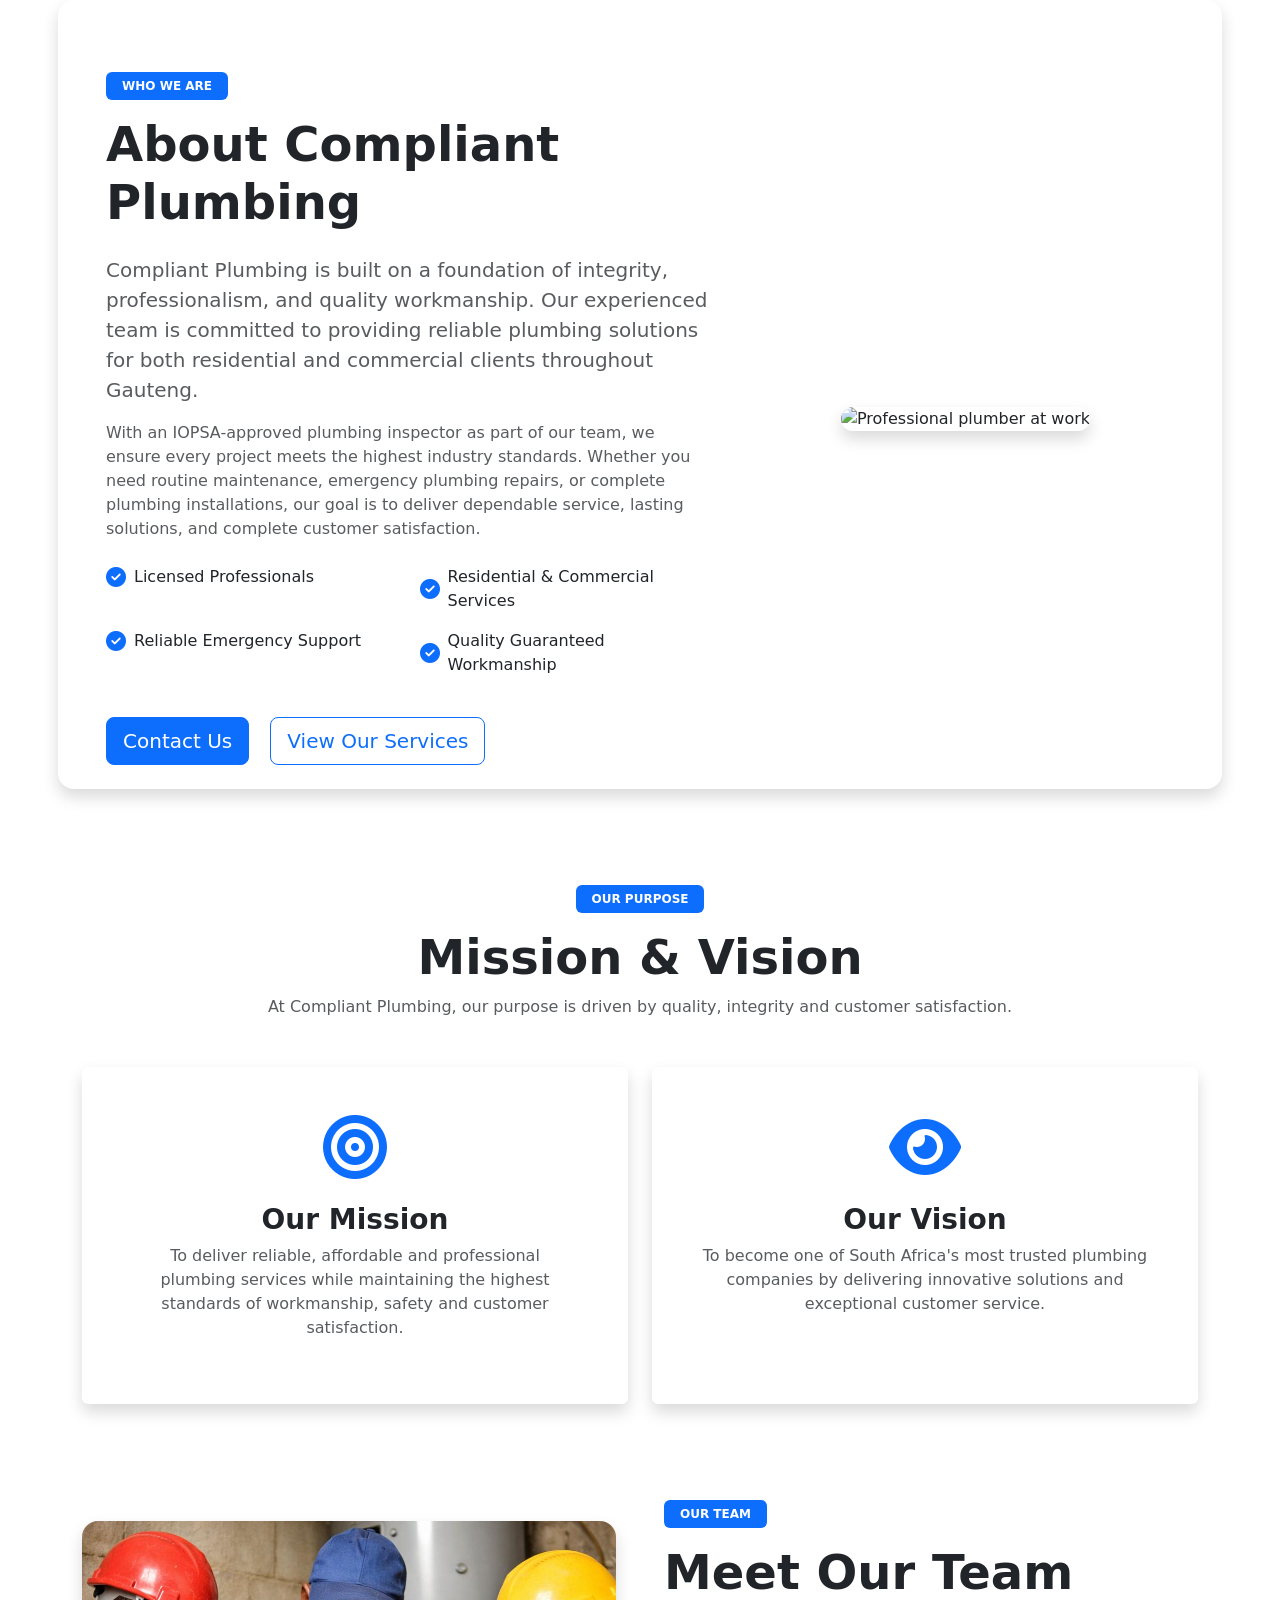
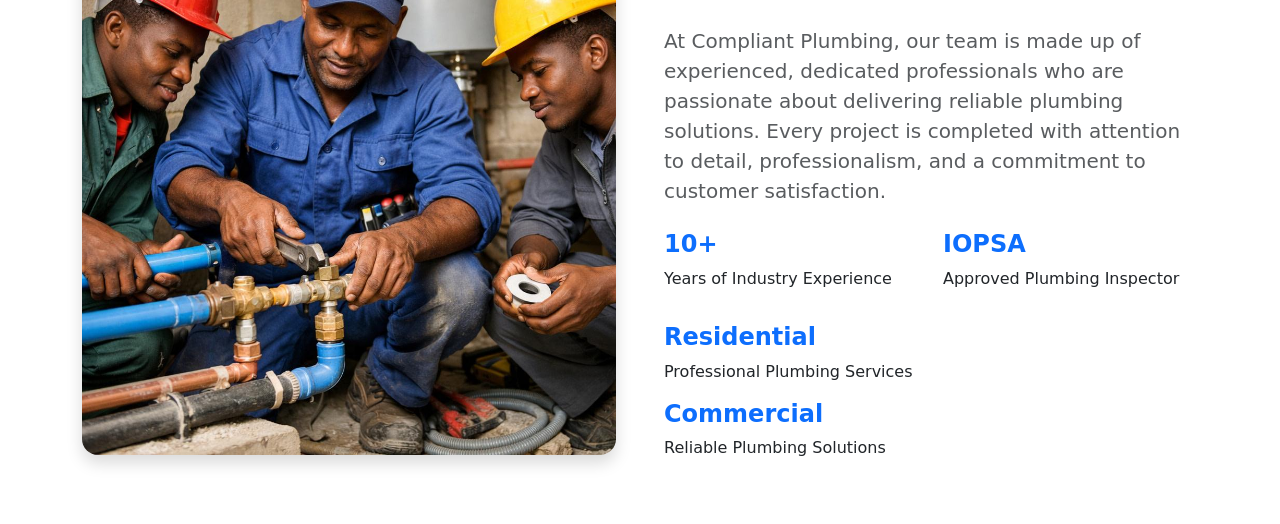
==== about.html @ 932fc8d6 "Add Meet Our Team section and styling" ====
<!doctype html>
<html lang="en">
  <head>
    <meta charset="utf-8">
    <meta name="viewport" content="width=device-width, initial-scale=1">
    <title>Bootstrap demo</title>
    <link href="https://cdn.jsdelivr.net/npm/bootstrap@5.3.8/dist/css/bootstrap.min.css" rel="stylesheet" integrity="sha384-sRIl4kxILFvY47J16cr9ZwB07vP4J8+LH7qKQnuqkuIAvNWLzeN8tE5YBujZqJLB" crossorigin="anonymous">
    <link rel="stylesheet" href="https://cdnjs.cloudflare.com/ajax/libs/font-awesome/6.7.2/css/all.min.css">
    </head>
  <body>
     <!-- Asisipho Mjoli -->

     <!-- About Us Section -->
<section class="about-section py-5">
    <div class="container">

        <div class="row align-items-center g-5 about-card shadow rounded-4 p-4">
            <!-- About Content -->
            <div class="col-lg-7">
                <span class="badge bg-primary px-3 py-2 mb-3">
                    WHO WE ARE
                </span>
                <h2 class="display-5 fw-bold mb-4">
                    About Compliant Plumbing
                </h2>
                <p class="lead text-muted">
                    Compliant Plumbing is built on a foundation of integrity,
                    professionalism, and quality workmanship. Our experienced
                    team is committed to providing reliable plumbing solutions
                    for both residential and commercial clients throughout
                    Gauteng.
                </p>
                <p class="text-muted">
                    With an IOPSA-approved plumbing inspector as part of our
                    team, we ensure every project meets the highest industry
                    standards. Whether you need routine maintenance, emergency
                    plumbing repairs, or complete plumbing installations, our
                    goal is to deliver dependable service, lasting solutions,
                    and complete customer satisfaction.
                </p>

                <!-- Features -->
                <div class="row mt-4">
                    <div class="col-md-6 mb-3">
                        <div class="d-flex align-items-center">
                            <i class="fa-solid fa-circle-check text-primary fs-5 me-2"></i>
                            <span>Licensed Professionals</span>
                        </div>
                    </div>

                    <div class="col-md-6 mb-3">
                        <div class="d-flex align-items-center">
                            <i class="fa-solid fa-circle-check text-primary fs-5 me-2"></i>
                            <span>Residential & Commercial Services</span>
                        </div>
                    </div>

                    <div class="col-md-6 mb-3">
                        <div class="d-flex align-items-center">
                            <i class="fa-solid fa-circle-check text-primary fs-5 me-2"></i>
                            <span>Reliable Emergency Support</span>
                        </div>
                    </div>

                    <div class="col-md-6 mb-3">
                        <div class="d-flex align-items-center">
                            <i class="fa-solid fa-circle-check text-primary fs-5 me-2"></i>
                            <span>Quality Guaranteed Workmanship</span>
                        </div>
                    </div>
                </div>

                <!-- Buttons -->
                <div class="mt-4">
                    <a href="contact.html" class="btn btn-primary btn-lg me-3">
                        Contact Us
                    </a>
                    <a href="service.html" class="btn btn-outline-primary btn-lg">
                        View Our Services
                    </a>
                </div>
            </div>

            <!-- Image -->
            <div class="col-lg-5 text-center">

                <img src="images/about-plumber.jpg"
                     alt="Professional plumber at work"
                     class="img-fluid rounded-4 shadow">

            </div>
        </div>
    </div>
</section>

<!-- Mission & Vision Section -->
<section class="mission-section py-5">
    <div class="container">
        <div class="text-center mb-5">
            <span class="badge bg-primary px-3 py-2">
                OUR PURPOSE
            </span>
            <h2 class="display-5 fw-bold mt-3">
                Mission & Vision
            </h2>
            <p class="text-muted">
                At Compliant Plumbing, our purpose is driven by quality,
                integrity and customer satisfaction.
            </p>
        </div>
        <div class="row g-4">
            <div class="col-lg-6">
                <div class="card border-0 shadow h-100 mission-card">
                    <div class="card-body text-center p-5">
                        <i class="fa-solid fa-bullseye display-3 text-primary mb-4"></i>
                        <h3 class="fw-bold">
                            Our Mission
                        </h3>
                        <p class="text-muted">
                            To deliver reliable, affordable and professional
                            plumbing services while maintaining the highest
                            standards of workmanship, safety and customer
                            satisfaction.
                        </p>
                    </div>
                </div>
            </div>
            <div class="col-lg-6">
                <div class="card border-0 shadow h-100 mission-card">
                    <div class="card-body text-center p-5">
                        <i class="fa-solid fa-eye display-3 text-primary mb-4"></i>
                        <h3 class="fw-bold">
                            Our Vision
                        </h3>
                        <p class="text-muted">
                            To become one of South Africa's most trusted
                            plumbing companies by delivering innovative
                            solutions and exceptional customer service.
                        </p>
                    </div>
                </div>
            </div>
        </div>
    </div>
</section>
<!-- ================= Meet Our Team ================= -->

<section class="team-section py-5">
    <div class="container">
        <div class="row align-items-center g-5">

            <!-- Image -->
            <div class="col-lg-6">
                <img src="Images/plumbing-team.jpg"
                     class="img-fluid rounded-4 shadow"
                     alt="Compliant Plumbing Team">
            </div>

            <!-- Content -->
            <div class="col-lg-6">
                <span class="badge bg-primary px-3 py-2 mb-3">
                    OUR TEAM
                </span>
                <h2 class="display-5 fw-bold mb-4">
                    Meet Our Team
                </h2>
                <p class="lead text-muted">
                    At Compliant Plumbing, our team is made up of experienced,
                    dedicated professionals who are passionate about delivering
                    reliable plumbing solutions. Every project is completed with
                    attention to detail, professionalism, and a commitment to
                    customer satisfaction.
                </p>
                <div class="row mt-4">
                    <div class="col-6 mb-3">
                        <h4 class="fw-bold text-primary">
                            10+
                        </h4>
                        <p>Years of Industry Experience</p>
                    </div>
                    <div class="col-6 mb-3">
                        <h4 class="fw-bold text-primary">
                            IOPSA
                        </h4>
                        <p>Approved Plumbing Inspector</p>
                    </div>
                    <div class="col-6">
                        <h4 class="fw-bold text-primary">
                            Residential
                        </h4>
                        <p>Professional Plumbing Services</p>
                    </div
                    <div class="col-6">
                        <h4 class="fw-bold text-primary">
                            Commercial
                        </h4>
                        <p>Reliable Plumbing Solutions</p>
                    </div>
                </div>
            </div>
        </div>
    </div>
</section>

    <script src="https://cdn.jsdelivr.net/npm/bootstrap@5.3.8/dist/js/bootstrap.bundle.min.js" integrity="sha384-FKyoEForCGlyvwx9Hj09JcYn3nv7wiPVlz7YYwJrWVcXK/BmnVDxM+D2scQbITxI" crossorigin="anonymous"></script>
  </body>
</html>
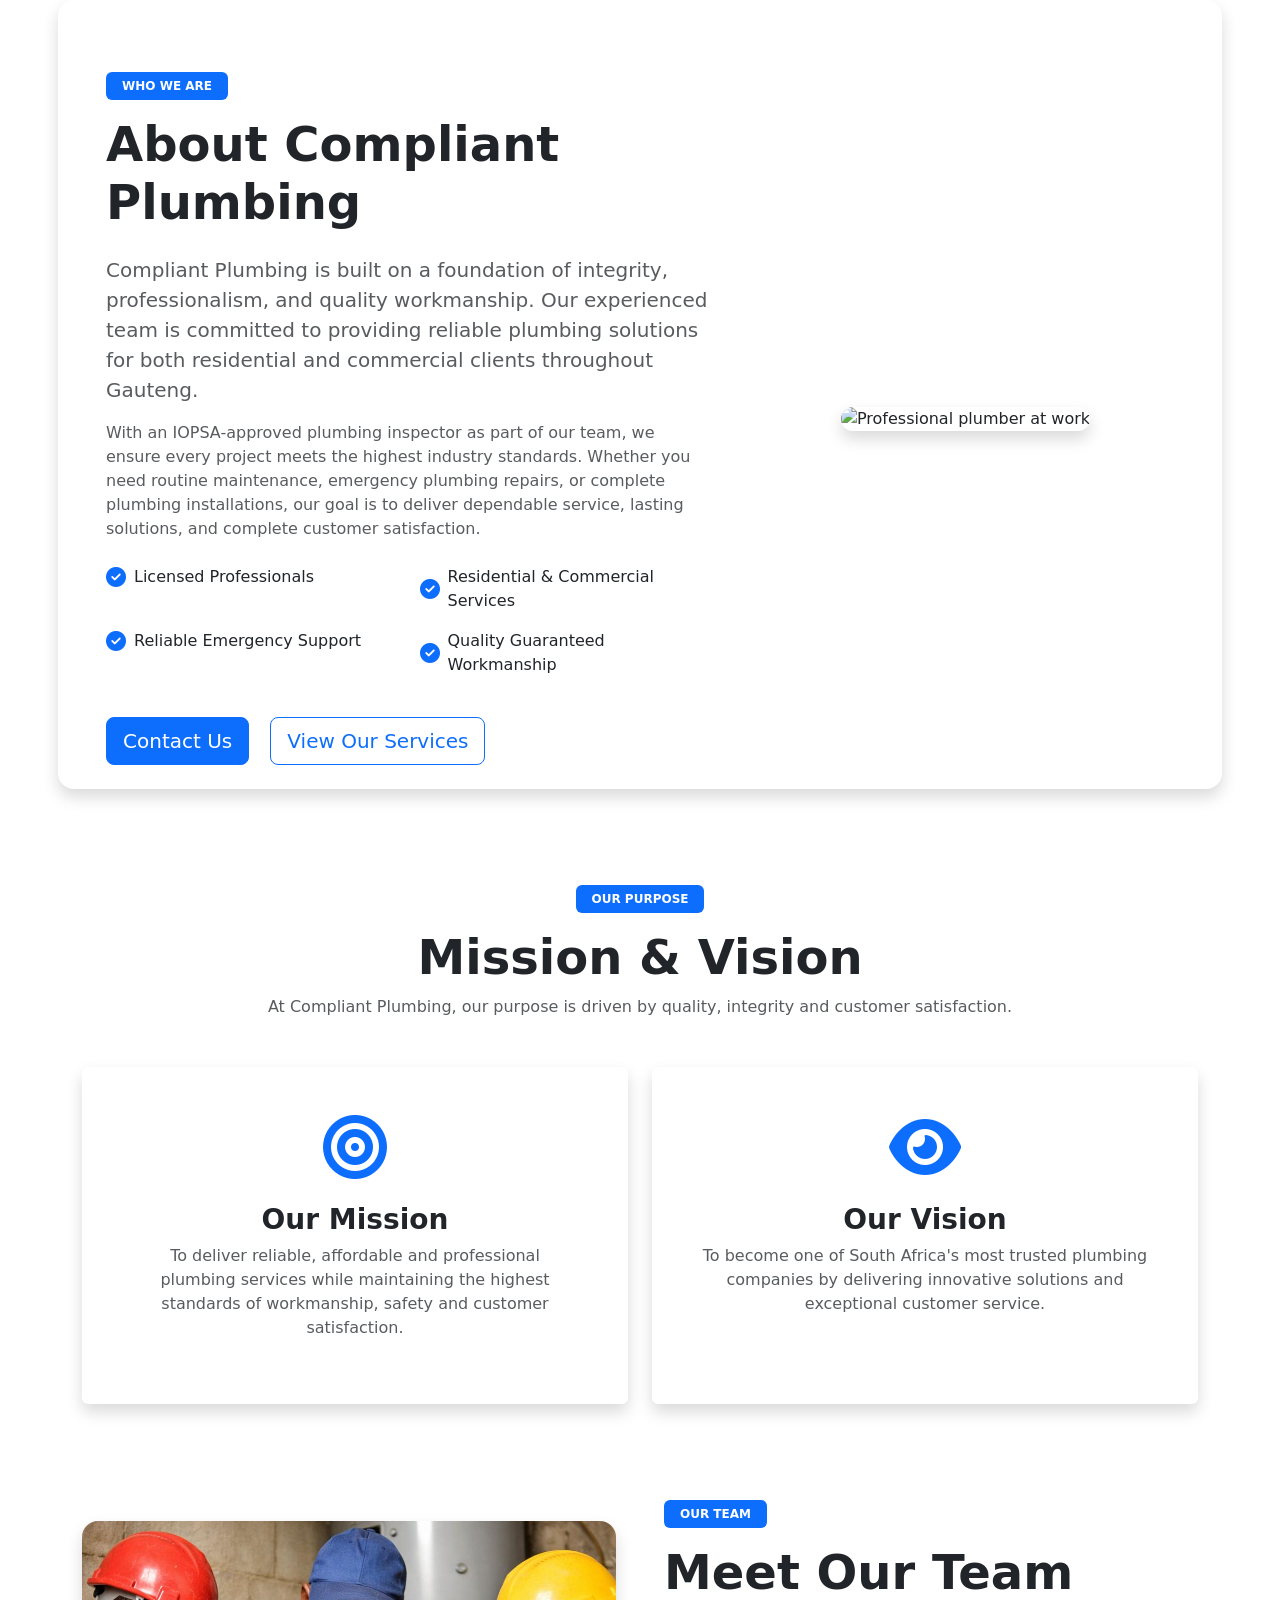
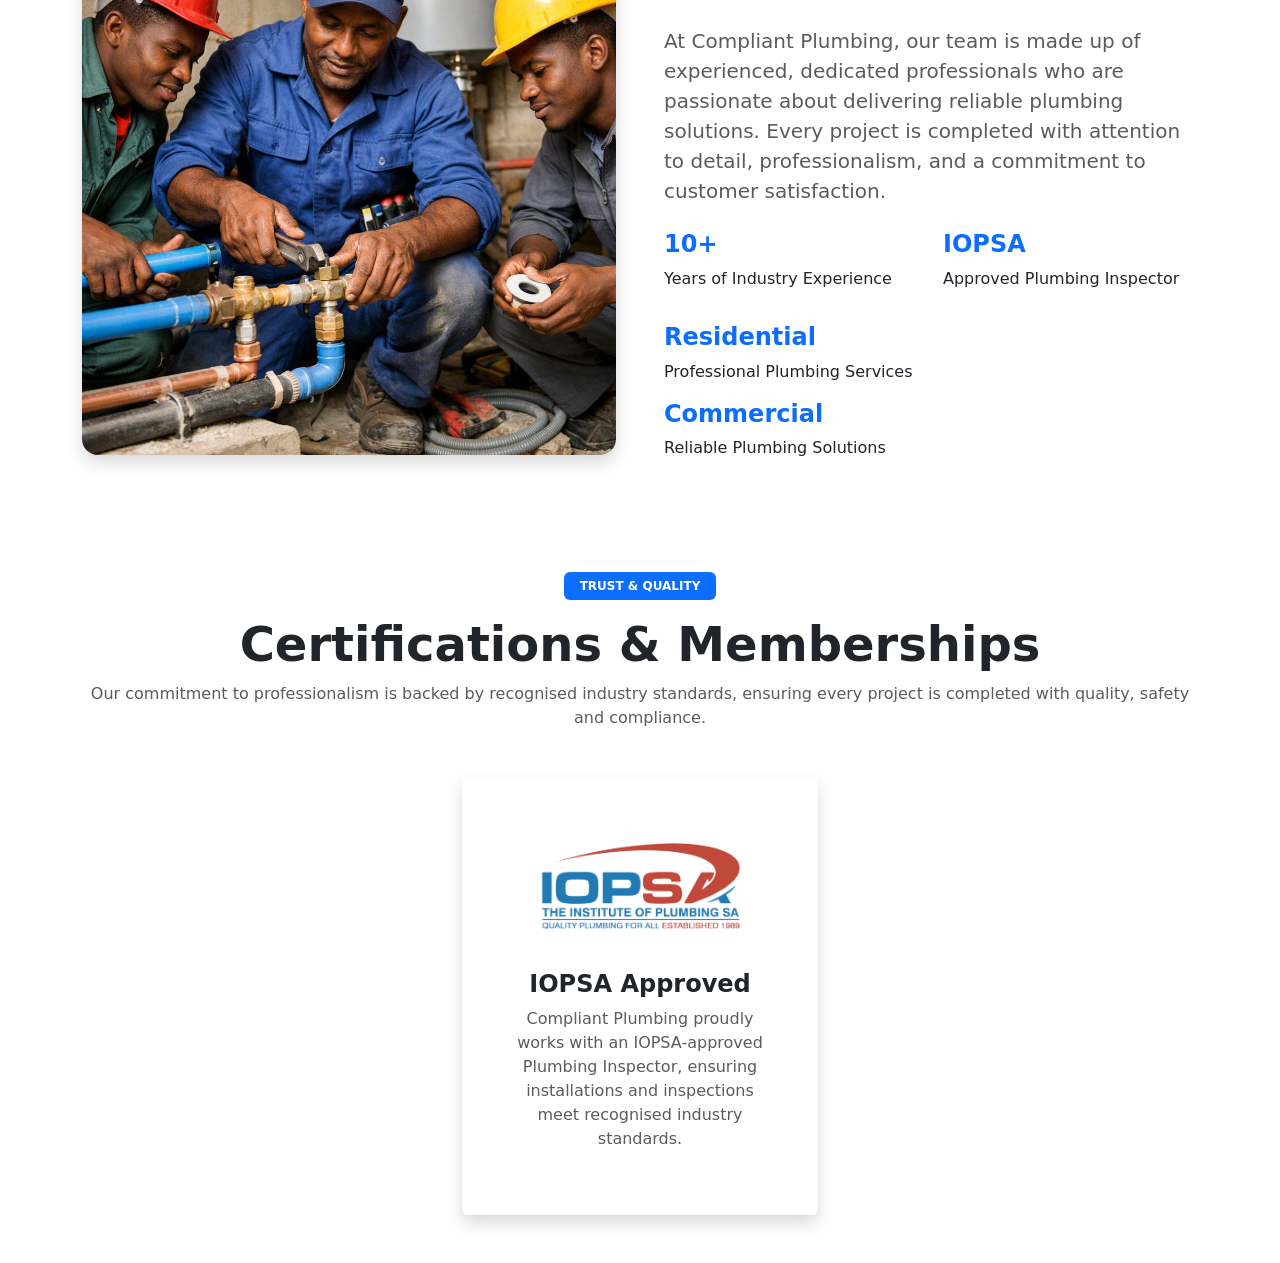
==== commit 4de41851: "Add Certifications and Memberships section" ====
--- a/about.html
+++ b/about.html
@@ -202,6 +202,47 @@
     </div>
 </section>
 
+<!-- ================= Certifications & Memberships ================= -->
+
+<section class="certifications-section py-5">
+    <div class="container">
+        <div class="text-center mb-5">
+            <span class="badge bg-primary px-3 py-2">
+                TRUST & QUALITY
+            </span>
+            <h2 class="display-5 fw-bold mt-3">
+                Certifications & Memberships
+            </h2>
+            <p class="text-muted">
+                Our commitment to professionalism is backed by recognised
+                industry standards, ensuring every project is completed with
+                quality, safety and compliance.
+            </p>
+        </div>
+        <div class="row justify-content-center g-4">
+            <div class="col-md-6 col-lg-4">
+                <div class="card border-0 shadow text-center h-100 certification-card">
+                    <div class="card-body p-5">
+                        <img src="Images/IOPSA.png"
+                             class="img-fluid mb-4"
+                             alt="IOPSA Logo"
+                             style="max-height:120px;">
+                        <h4 class="fw-bold">
+                            IOPSA Approved
+                        </h4>
+                        <p class="text-muted">
+                            Compliant Plumbing proudly works with an
+                            IOPSA-approved Plumbing Inspector, ensuring
+                            installations and inspections meet recognised
+                            industry standards.
+                        </p>
+                    </div>
+                </div>
+            </div>
+        </div>
+    </div>
+</section>
+
     <script src="https://cdn.jsdelivr.net/npm/bootstrap@5.3.8/dist/js/bootstrap.bundle.min.js" integrity="sha384-FKyoEForCGlyvwx9Hj09JcYn3nv7wiPVlz7YYwJrWVcXK/BmnVDxM+D2scQbITxI" crossorigin="anonymous"></script>
   </body>
 </html>
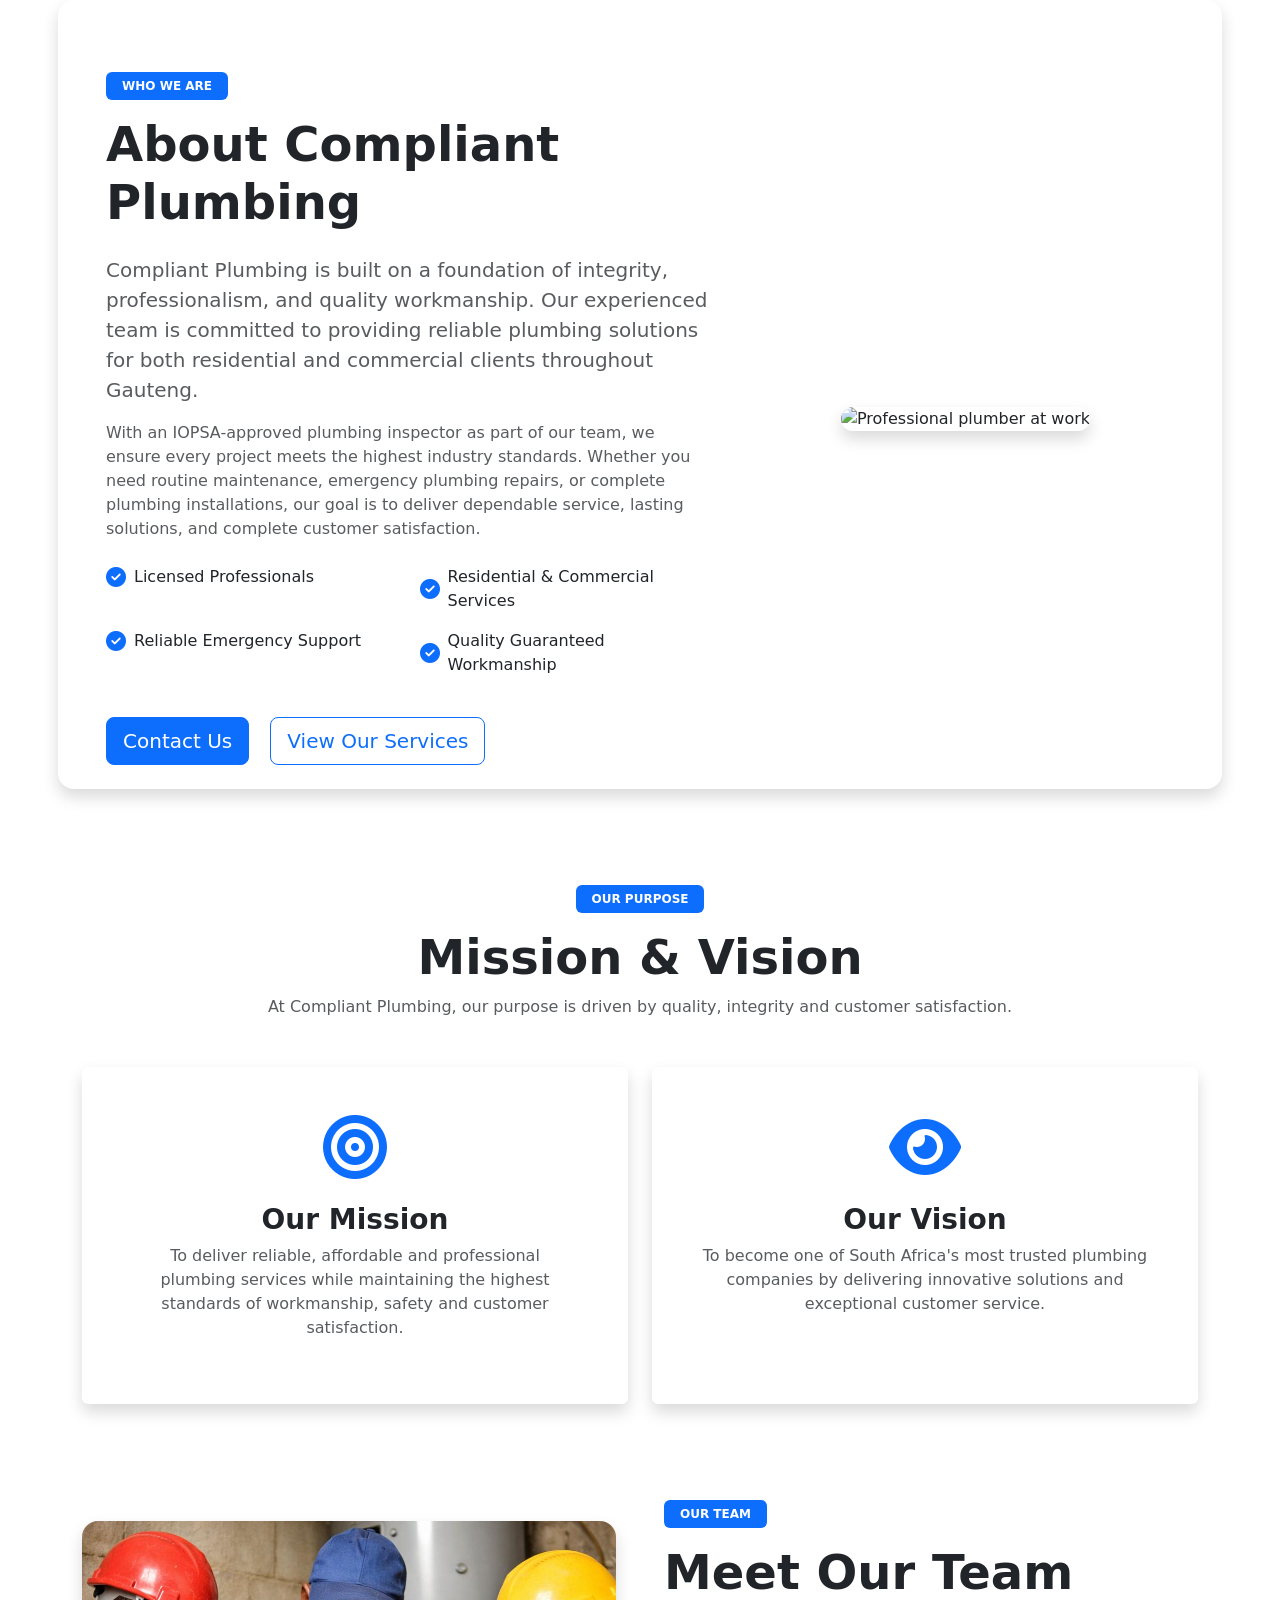
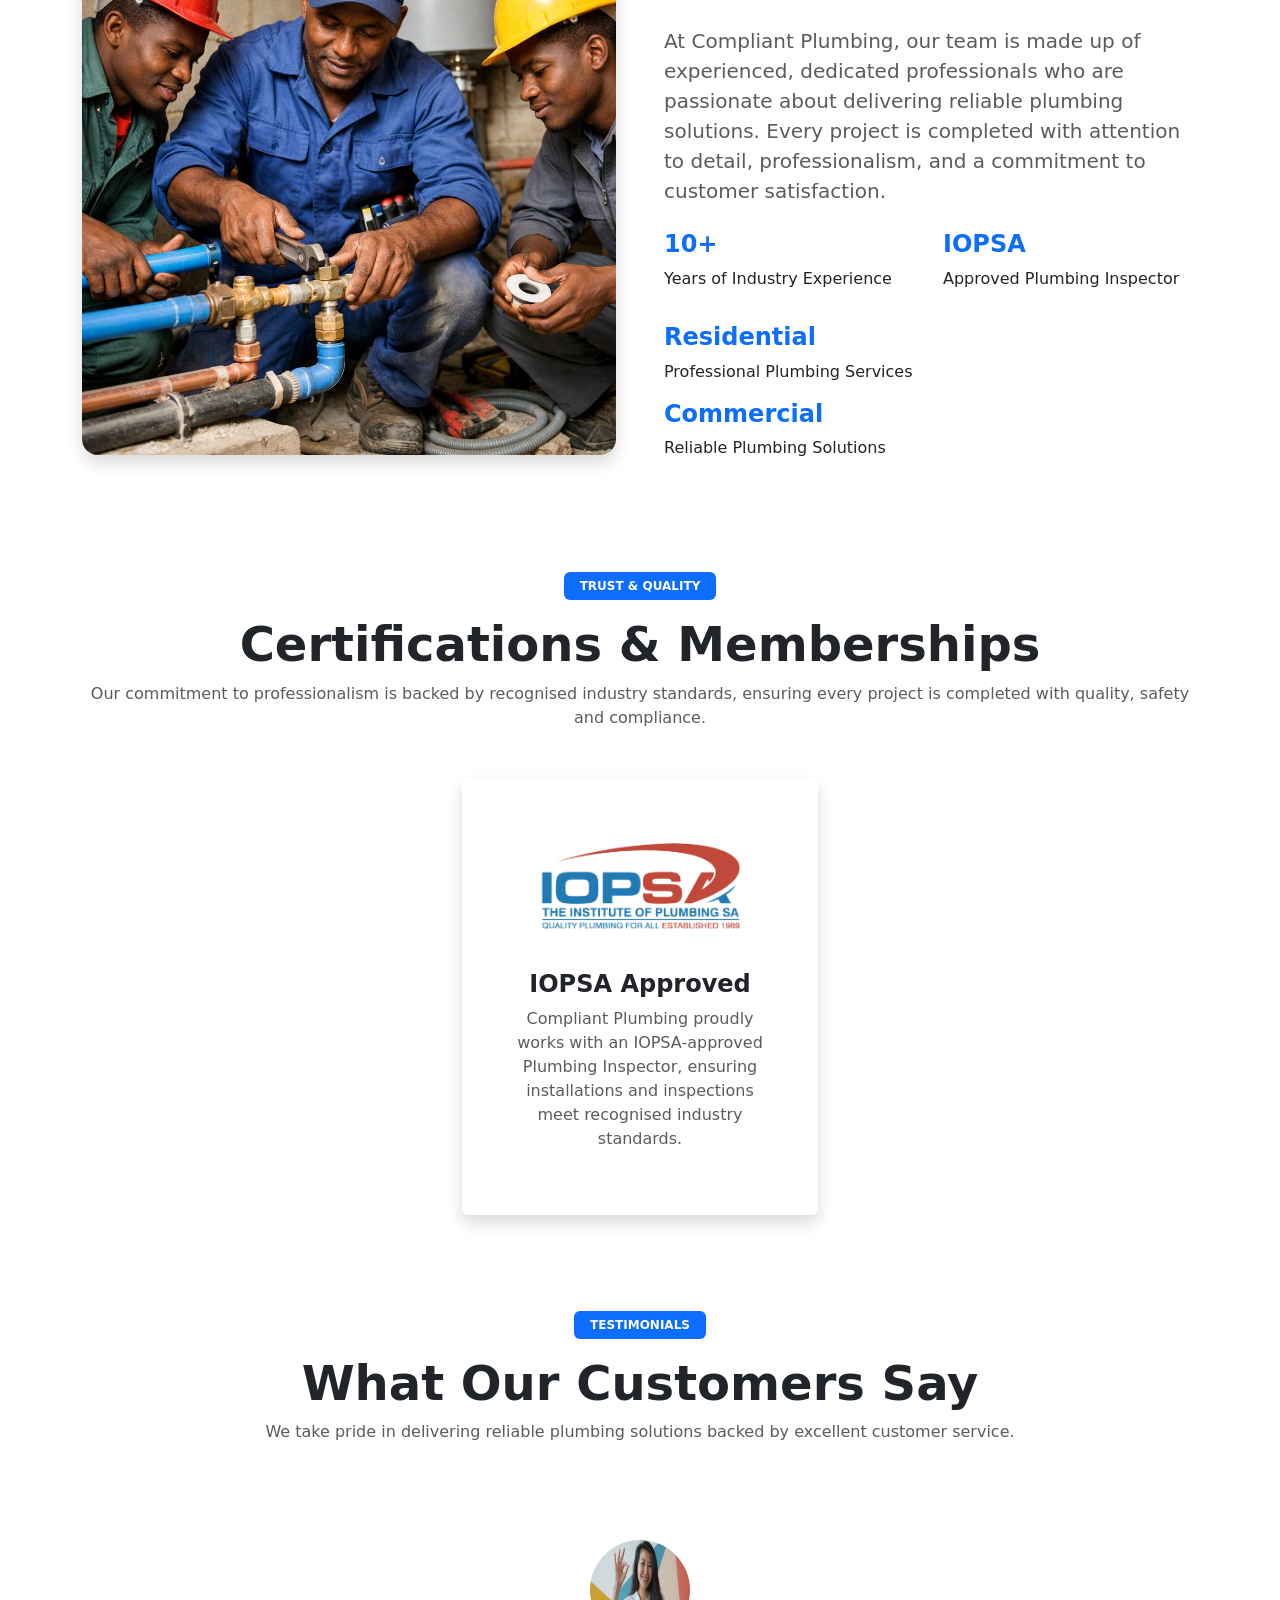
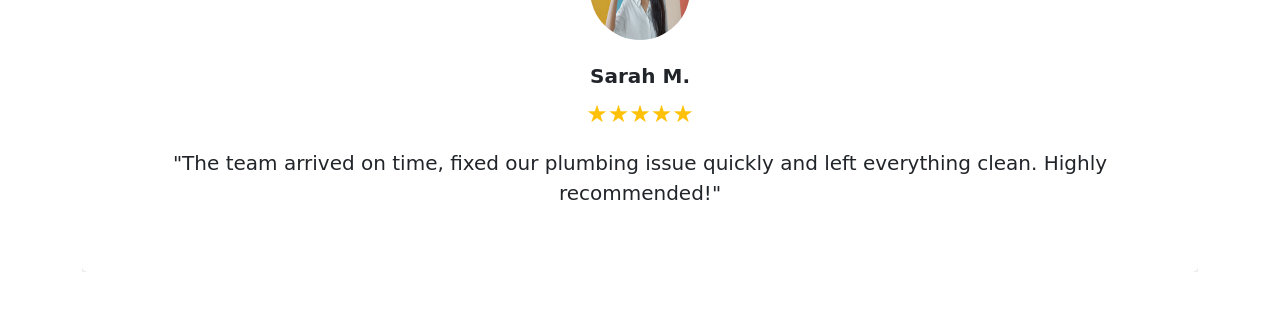
==== commit f4556af1: "Add customer testimonials section" ====
--- a/about.html
+++ b/about.html
@@ -243,6 +243,155 @@
     </div>
 </section>
 
+<!-- ================= Customer Testimonials ================= -->
+
+<section class="testimonial-section py-5">
+
+    <div class="container">
+
+        <div class="text-center mb-5">
+
+            <span class="badge bg-primary px-3 py-2">
+                TESTIMONIALS
+            </span>
+
+            <h2 class="display-5 fw-bold mt-3">
+                What Our Customers Say
+            </h2>
+
+            <p class="text-muted">
+                We take pride in delivering reliable plumbing solutions
+                backed by excellent customer service.
+            </p>
+
+        </div>
+
+        <div id="testimonialCarousel"
+             class="carousel slide"
+             data-bs-ride="carousel">
+
+            <div class="carousel-inner">
+
+                <!-- Testimonial 1 -->
+
+                <div class="carousel-item active">
+
+                    <div class="card border-0 shadow text-center p-5">
+
+                        <img src="Images/customer1.jpg"
+                             class="rounded-circle mx-auto mb-4"
+                             width="100"
+                             height="100"
+                             alt="Customer">
+
+                        <h5 class="fw-bold">
+                            Sarah M.
+                        </h5>
+
+                        <p class="text-warning fs-4">
+                            ★★★★★
+                        </p>
+
+                        <p class="lead">
+                            "The team arrived on time, fixed our plumbing
+                            issue quickly and left everything clean.
+                            Highly recommended!"
+                        </p>
+
+                    </div>
+
+                </div>
+
+                <!-- Testimonial 2 -->
+
+                <div class="carousel-item">
+
+                    <div class="card border-0 shadow text-center p-5">
+
+                        <img src="Images/customer2.jpg"
+                             class="rounded-circle mx-auto mb-4"
+                             width="100"
+                             height="100"
+                             alt="Customer">
+
+                        <h5 class="fw-bold">
+                            Michael D.
+                        </h5>
+
+                        <p class="text-warning fs-4">
+                            ★★★★★
+                        </p>
+
+                        <p class="lead">
+                            "Professional workmanship and excellent
+                            communication from start to finish.
+                            I would definitely use them again."
+                        </p>
+
+                    </div>
+
+                </div>
+
+                <!-- Testimonial 3 -->
+
+                <div class="carousel-item">
+
+                    <div class="card border-0 shadow text-center p-5">
+
+                        <img src="Images/customer3.jpg"
+                             class="rounded-circle mx-auto mb-4"
+                             width="100"
+                             height="100"
+                             alt="Customer">
+
+                        <h5 class="fw-bold">
+                            Amanda K.
+                        </h5>
+
+                        <p class="text-warning fs-4">
+                            ★★★★★
+                        </p>
+
+                        <p class="lead">
+                            "Excellent customer service and quality
+                            plumbing solutions. The entire process
+                            was smooth and stress-free."
+                        </p>
+
+                    </div>
+
+                </div>
+
+            </div>
+
+            <!-- Previous -->
+
+            <button class="carousel-control-prev"
+                    type="button"
+                    data-bs-target="#testimonialCarousel"
+                    data-bs-slide="prev">
+
+                <span class="carousel-control-prev-icon"></span>
+
+            </button>
+
+            <!-- Next -->
+
+            <button class="carousel-control-next"
+                    type="button"
+                    data-bs-target="#testimonialCarousel"
+                    data-bs-slide="next">
+
+                <span class="carousel-control-next-icon"></span>
+
+            </button>
+
+        </div>
+
+    </div>
+
+</section>
+
     <script src="https://cdn.jsdelivr.net/npm/bootstrap@5.3.8/dist/js/bootstrap.bundle.min.js" integrity="sha384-FKyoEForCGlyvwx9Hj09JcYn3nv7wiPVlz7YYwJrWVcXK/BmnVDxM+D2scQbITxI" crossorigin="anonymous"></script>
   </body>
 </html>
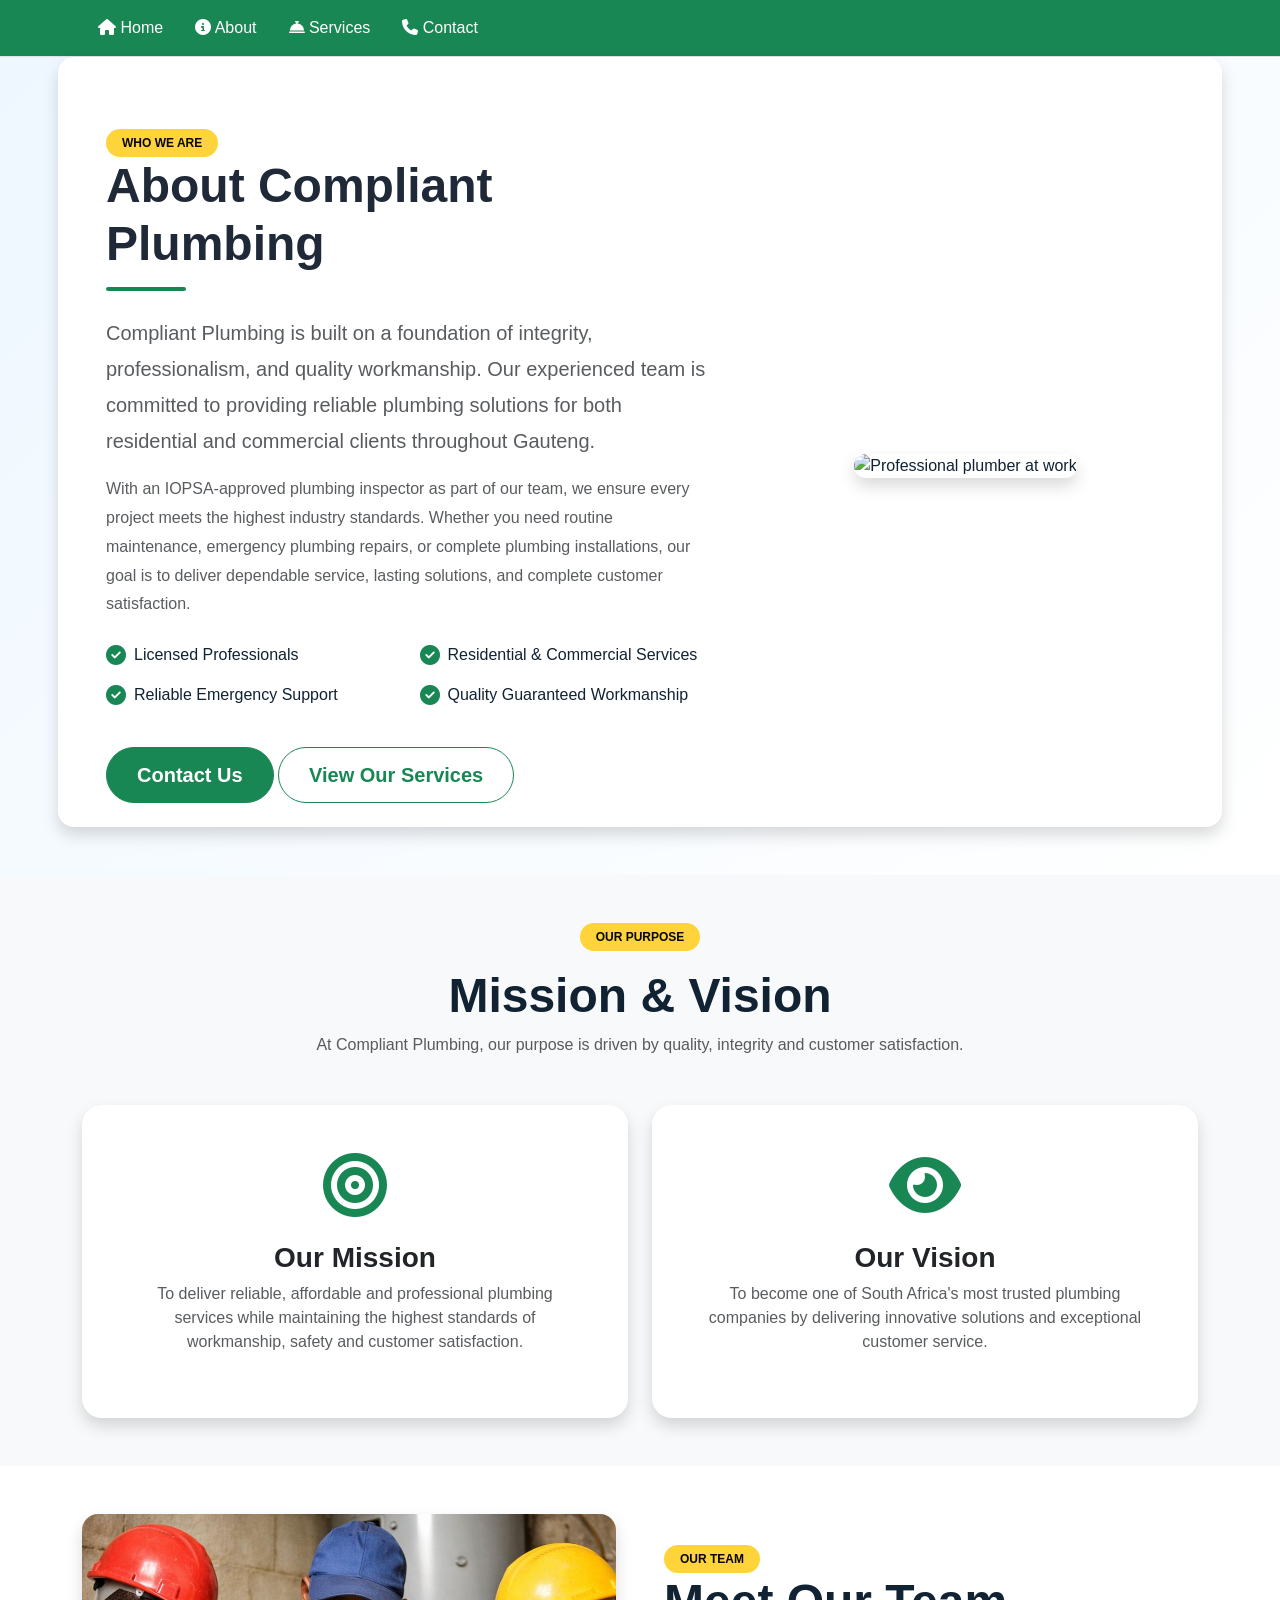
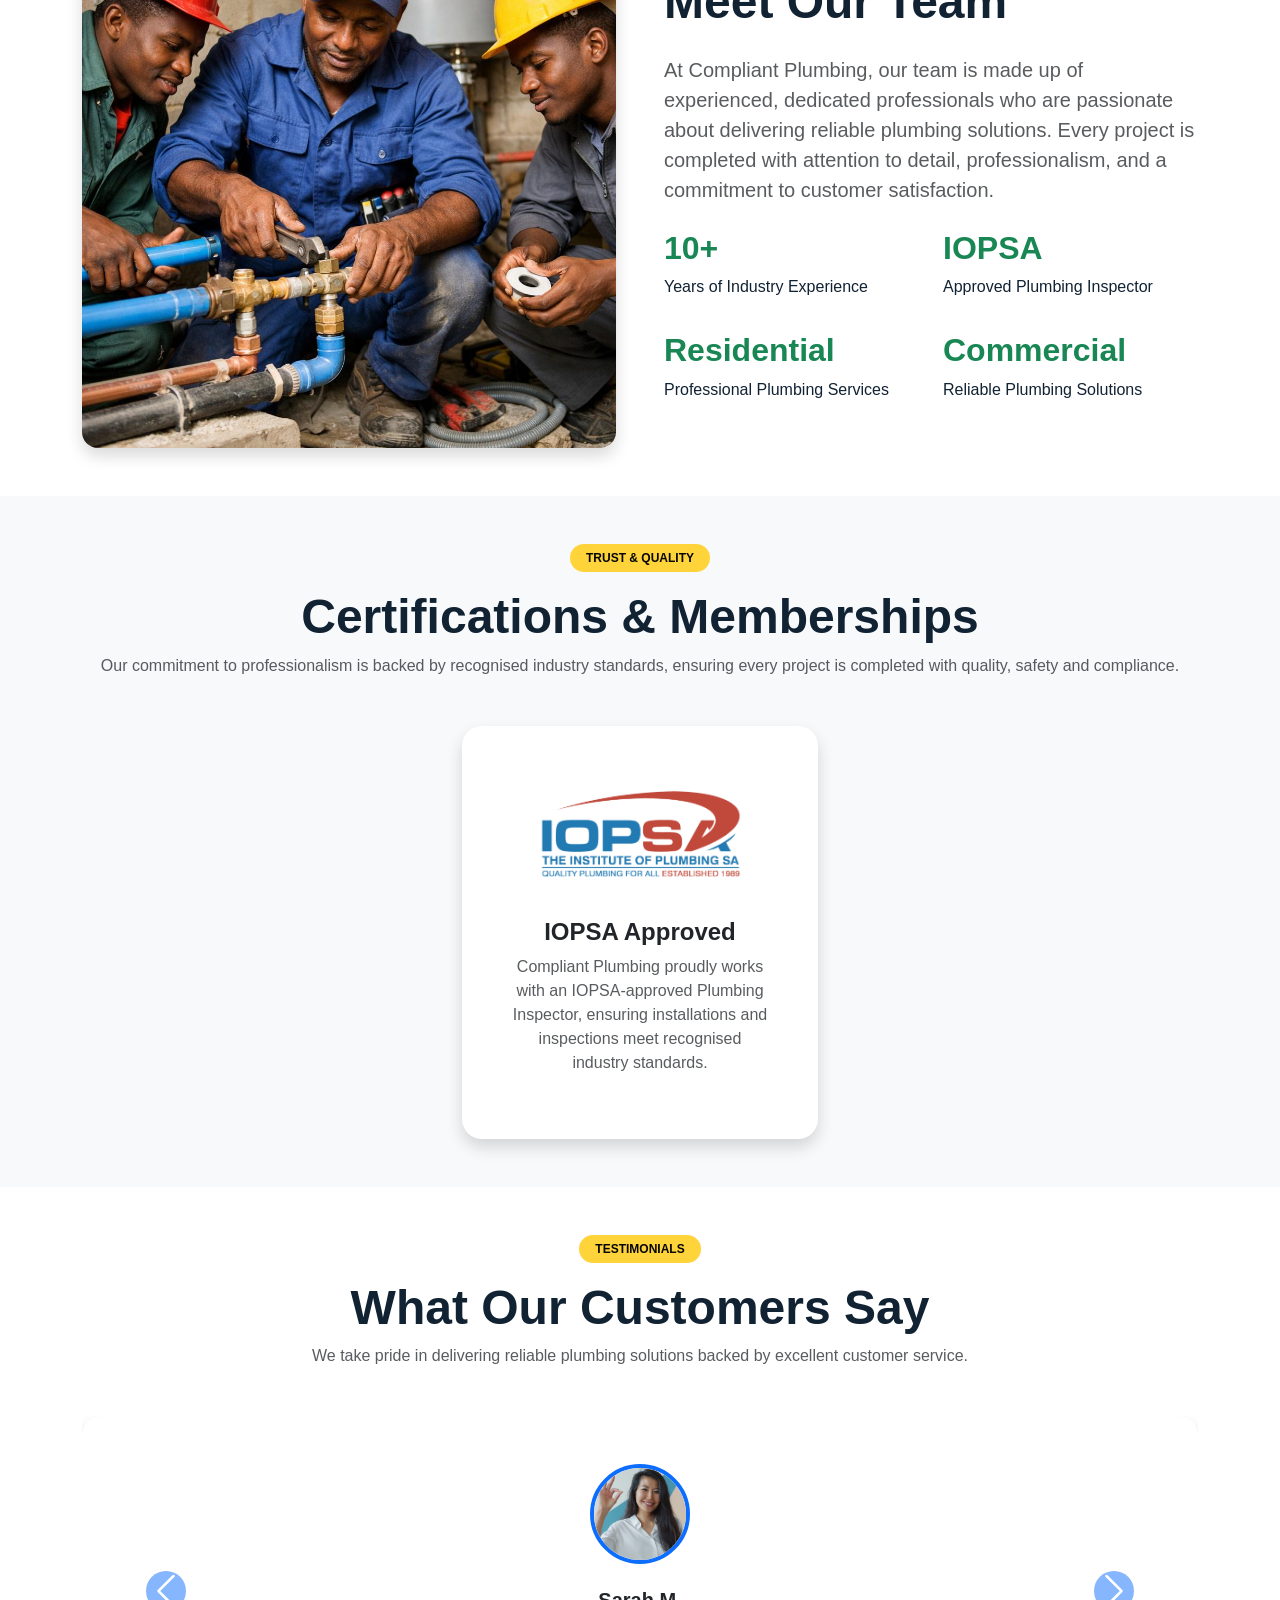
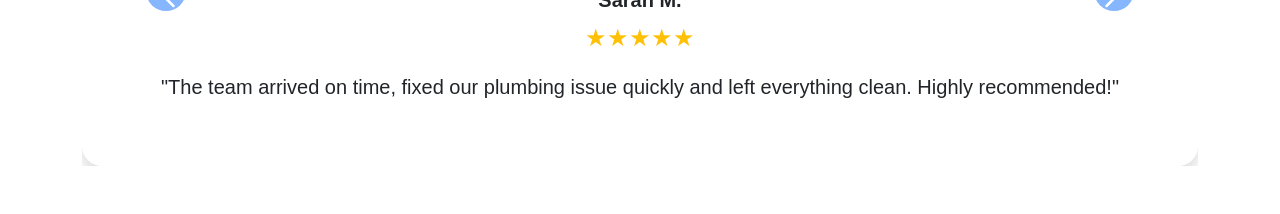
==== commit 0a1cd453: "Improve About page styling" ====
--- a/about.html
+++ b/about.html
@@ -6,9 +6,57 @@
     <title>Bootstrap demo</title>
     <link href="https://cdn.jsdelivr.net/npm/bootstrap@5.3.8/dist/css/bootstrap.min.css" rel="stylesheet" integrity="sha384-sRIl4kxILFvY47J16cr9ZwB07vP4J8+LH7qKQnuqkuIAvNWLzeN8tE5YBujZqJLB" crossorigin="anonymous">
     <link rel="stylesheet" href="https://cdnjs.cloudflare.com/ajax/libs/font-awesome/6.7.2/css/all.min.css">
+    <link rel="stylesheet" href="style.css">
     </head>
   <body>
-     <!-- Asisipho Mjoli -->
+     <!-- Asisipho Mjoli --> 
+ <!--Navbar-->
+
+    <!-- Navbar -->
+
+<header>
+
+    <div class="px-3 py-2 text-bg-success border-bottom">
+
+        <div class="container">
+
+            <div class="d-flex flex-wrap align-items-center justify-content-center justify-content-lg-start">
+
+                <!-- Logo -->
+
+               
+                <!-- Navigation Links -->
+                <ul class="nav col-12 col-lg-auto my-2 justify-content-center my-md-0 text-small">
+                    <li>
+                        <a href="index.html" class="nav-link text-white">
+                            <i class="fa-solid fa-house"></i>
+                            Home
+                        </a>
+                    </li>
+                    <li>
+                        <a href="about.html" class="nav-link text-white">
+                            <i class="fa-solid fa-circle-info"></i>
+                            About
+                        </a>
+                    </li>
+                    <li>
+                        <a href="service.html" class="nav-link text-white">
+                            <i class="fa-solid fa-bell-concierge"></i>
+                            Services
+                        </a>
+                    </li>
+                    <li>
+                        <a href="contact.html" class="nav-link text-white">
+
+                            <i class="fa-solid fa-phone"></i>
+                            Contact
+                        </a>
+                    </li>
+                </ul>
+            </div>
+        </div>
+    </div>
+</header>
 
      <!-- About Us Section -->
 <section class="about-section py-5">
@@ -17,7 +65,7 @@
         <div class="row align-items-center g-5 about-card shadow rounded-4 p-4">
             <!-- About Content -->
             <div class="col-lg-7">
-                <span class="badge bg-primary px-3 py-2 mb-3">
+                <span class="badge bg-success px-3 py-2">
                     WHO WE ARE
                 </span>
                 <h2 class="display-5 fw-bold mb-4">
@@ -43,28 +91,28 @@
                 <div class="row mt-4">
                     <div class="col-md-6 mb-3">
                         <div class="d-flex align-items-center">
-                            <i class="fa-solid fa-circle-check text-primary fs-5 me-2"></i>
+                            <i class="fa-solid fa-circle-check text-success fs-5 me-2"></i>
                             <span>Licensed Professionals</span>
                         </div>
                     </div>
 
                     <div class="col-md-6 mb-3">
                         <div class="d-flex align-items-center">
-                            <i class="fa-solid fa-circle-check text-primary fs-5 me-2"></i>
+                            <i class="fa-solid fa-circle-check text-success fs-5 me-2"></i>
                             <span>Residential & Commercial Services</span>
                         </div>
                     </div>
 
                     <div class="col-md-6 mb-3">
                         <div class="d-flex align-items-center">
-                            <i class="fa-solid fa-circle-check text-primary fs-5 me-2"></i>
+                            <i class="fa-solid fa-circle-check text-success fs-5 me-2"></i>
                             <span>Reliable Emergency Support</span>
                         </div>
                     </div>
 
                     <div class="col-md-6 mb-3">
                         <div class="d-flex align-items-center">
-                            <i class="fa-solid fa-circle-check text-primary fs-5 me-2"></i>
+                            <i class="fa-solid fa-circle-check text-success fs-5 me-2"></i>
                             <span>Quality Guaranteed Workmanship</span>
                         </div>
                     </div>
@@ -72,10 +120,10 @@
 
                 <!-- Buttons -->
                 <div class="mt-4">
-                    <a href="contact.html" class="btn btn-primary btn-lg me-3">
+                    <a href="contact.html" class="btn btn-success btn-lg">
                         Contact Us
                     </a>
-                    <a href="service.html" class="btn btn-outline-primary btn-lg">
+                    <a  href="service.html" class="btn btn-outline-success btn-lg">
                         View Our Services
                     </a>
                 </div>
@@ -97,7 +145,7 @@
 <section class="mission-section py-5">
     <div class="container">
         <div class="text-center mb-5">
-            <span class="badge bg-primary px-3 py-2">
+            <span class="badge bg-success px-3 py-2">
                 OUR PURPOSE
             </span>
             <h2 class="display-5 fw-bold mt-3">
@@ -112,7 +160,7 @@
             <div class="col-lg-6">
                 <div class="card border-0 shadow h-100 mission-card">
                     <div class="card-body text-center p-5">
-                        <i class="fa-solid fa-bullseye display-3 text-primary mb-4"></i>
+                        <i class="fa-solid fa-bullseye display-3 text-success mb-4"></i>
                         <h3 class="fw-bold">
                             Our Mission
                         </h3>
@@ -128,7 +176,7 @@
             <div class="col-lg-6">
                 <div class="card border-0 shadow h-100 mission-card">
                     <div class="card-body text-center p-5">
-                        <i class="fa-solid fa-eye display-3 text-primary mb-4"></i>
+                        <i class="fa-solid fa-eye display-3 text-success mb-4"></i>
                         <h3 class="fw-bold">
                             Our Vision
                         </h3>
@@ -158,7 +206,7 @@
 
             <!-- Content -->
             <div class="col-lg-6">
-                <span class="badge bg-primary px-3 py-2 mb-3">
+                <span class="badge bg-success px-3 py-2">
                     OUR TEAM
                 </span>
                 <h2 class="display-5 fw-bold mb-4">
@@ -173,25 +221,25 @@
                 </p>
                 <div class="row mt-4">
                     <div class="col-6 mb-3">
-                        <h4 class="fw-bold text-primary">
+                        <h4 class="fw-bold text-success">
                             10+
                         </h4>
                         <p>Years of Industry Experience</p>
                     </div>
                     <div class="col-6 mb-3">
-                        <h4 class="fw-bold text-primary">
+                        <h4 class="fw-bold text-success">
                             IOPSA
                         </h4>
                         <p>Approved Plumbing Inspector</p>
                     </div>
                     <div class="col-6">
-                        <h4 class="fw-bold text-primary">
+                        <h4 class="fw-bold text-success">
                             Residential
                         </h4>
                         <p>Professional Plumbing Services</p>
-                    </div
+                    </div>
                     <div class="col-6">
-                        <h4 class="fw-bold text-primary">
+                        <h4 class="fw-bold text-success">
                             Commercial
                         </h4>
                         <p>Reliable Plumbing Solutions</p>
@@ -251,7 +299,7 @@
 
         <div class="text-center mb-5">
 
-            <span class="badge bg-primary px-3 py-2">
+            <span class="badge bg-success px-3 py-2">
                 TESTIMONIALS
             </span>
 
--- a/style.css
+++ b/style.css
@@ -0,0 +1,392 @@
+/*CSS will be added by the group*/
+.logo {
+  width: 100px;
+  height: 100px;
+}
+
+/* Service Page */
+
+body {
+  font-family: Arial, sans-serif;
+  background-color: #b6b8bb;
+  color: #123;
+}
+
+.heading {
+  font-size: 4rem;
+  font-weight: bold;
+  color: #f4f5f4;
+}
+
+.services-hero {
+    min-height: 500px;
+  background:
+    linear-gradient(135deg, rgba(22, 22, 22, 0.55) 0%, rgba(19, 19, 19, 0.65) 100%),
+    url('/Images/piping.png') center/cover no-repeat;
+}
+
+.feature-icon {
+  color: #ffd43b;
+  margin-right: 0.5rem;
+}
+
+.service-card {
+  border: 1px solid #060606;
+  border-radius: 1.25rem;
+  transition: transform 0.2s ease, box-shadow 0.2s ease;
+}
+
+.service-card:hover {
+  transform: translateY(-4px);
+  box-shadow: 0 0.75rem 1.5rem rgba(18, 51, 84, 0.15);
+}
+
+.service-card img {
+  height: 220px;
+  object-fit: cover;
+  object-position: center;
+}
+
+.service-card .card-title {
+  color: #123;
+  font-weight: 700;
+}
+
+.service-card .card-text {
+  color: #4b5563;
+}
+
+.services-heading {
+  position: relative;
+  display: inline-block;
+  padding-bottom: 0.6rem;
+}
+
+.services-heading::after {
+  content: "";
+  position: absolute;
+  left: 0;
+  bottom: 0;
+  width: 100%;
+  height: 3px;
+  background: linear-gradient(90deg, #ffd43b, #ffb703);
+  border-radius: 999px;
+}
+
+.bg-light {
+  background-color: #eef6ff !important;
+}
+
+.hero-text {
+  color: #fdfdfe;
+  font-weight: 500;
+}
+
+.btn-primary {
+  background: linear-gradient(135deg, #ffd43b 0%, #0066ff 100%);
+  border: none;
+  border-radius: 999px;
+  padding: 0.8rem 1.5rem;
+  box-shadow: 0 0.5rem 1rem rgba(13, 110, 253, 0.25);
+  color: #fdfdfe;
+  font-weight: 600;
+  transition: background 0.2s ease, transform 0.2s ease;
+}
+
+.btn-primary:hover {
+  background: linear-gradient(135deg, #0b5ed7 0%, #0a4fb3 100%);
+  transform: translateY(-1px);
+}
+
+.badge {
+  background-color: #ffd43b !important;
+  color: rgb(6, 6, 6) !important;
+  font-weight: 700;
+  padding: 0.55rem 0.85rem;
+  border-radius: 999px;
+}
+<<<<<<< HEAD
+<<<<<<< HEAD
+>>>>>>> d8fa6892da85471199f5ba8ded183d0a11665a7a
+
+.hero-section{
+    position:relative;
+    min-height:100vh;
+    overflow:hidden;
+    /* Background image */
+    background-image:
+        linear-gradient(rgba(0,0,0,.60), rgba(0,0,0,.60)),
+        url("Images/hero-bg.jpg");
+    background-size:cover;
+    background-position:center;
+    background-repeat:no-repeat;
+}
+
+/* Blue abstract overlay */
+.hero-section::before{
+    content:"";
+    position:absolute;
+    inset:0;
+    background-image:url("Images/abstract-overlay.jpg");
+    background-size:cover;
+    background-position:center;
+    opacity:.35;
+    mix-blend-mode:screen;
+}
+
+/* Content above overlay */
+
+.hero-section .container{
+    position:relative;
+    z-index:2;
+}
+.hero-worker{
+    max-height:500px;
+    object-fit:contain;
+    animation:float 4s ease-in-out infinite;
+}
+@keyframes float{
+    0%{
+        transform:translateY(0);
+    }
+    50%{
+        transform:translateY(-10px);
+    }
+    100%{
+        transform:translateY(0);
+    }
+=======
+
+/*Contact Page*/
+
+.icon-box {
+  width: 60px;
+  height: 60px;
+  background: forestgreen;
+  border-radius: 15px;
+  flex-shrink: 0;
+  display: flex;
+  justify-content: center;
+  align-items: center;
+  color: white;
+  font-size: 28px;
+}
+
+.form-control {
+  height: 55px;
+  border-radius: 10px;
+}
+
+textarea.form-control {
+  height: 180px;
+  resize: none;
+}
+
+.map-container {
+  height: 300px;
+}
+
+}
+
+.map-container iframe {
+  width: 100%;
+  height: 100%;
+  border: 0;
+  border-radius: 15px;
+}
+
+/* ================= About Section ================= */
+
+.about-section{
+    background:#f8f9fa;
+}
+
+.about-card{
+    background:#fff;
+    transition:0.3s ease;
+}
+
+.about-card:hover{
+    transform:translateY(-5px);
+    box-shadow:0 20px 40px rgba(0,0,0,0.12);
+}
+
+.about-section h2{
+    position:relative;
+}
+
+.about-section h2::after{
+    content:"";
+    width:70px;
+    height:4px;
+    background:#0d6efd;
+    display:block;
+    margin-top:12px;
+    border-radius:10px;
+}
+
+.about-section img{
+    transition:0.3s ease;
+}
+
+.about-section img:hover{
+    transform:scale(1.03);
+}
+
+.about-section .btn{
+    border-radius:50px;
+    padding:12px 28px;
+}
+
+/* Mission & Vision */
+
+.mission-section{
+    background:#f8f9fa;
+}
+
+.mission-card{
+    transition:.3s ease;
+    border-radius:20px;
+}
+
+.mission-card:hover{
+    transform:translateY(-10px);
+    box-shadow:0 20px 40px rgba(0,0,0,.15) !important;
+}
+
+.mission-card i{
+    transition:.3s;
+}
+
+.mission-card:hover i{
+    transform:scale(1.1);
+}
+
+/* ================= Meet Our Team ================= */
+
+.team-section{
+    background:#ffffff;
+}
+
+.team-section img{
+    border-radius:20px;
+    transition:.4s ease;
+}
+
+.team-section img:hover{
+    transform:scale(1.02);
+}
+
+.team-section h4{
+    font-size:2rem;
+}
+
+/* ================= Certifications ================= */
+
+.certifications-section{
+    background:#f8f9fa;
+}
+
+.certification-card{
+    border-radius:20px;
+    transition:.3s ease;
+}
+
+.certification-card:hover{
+    transform:translateY(-8px);
+    box-shadow:0 20px 40px rgba(0,0,0,.15) !important;
+}
+
+.certification-card img{
+    transition:.3s ease;
+}
+
+.certification-card:hover img{
+    transform:scale(1.05);
+}
+
+/* ================= Testimonials ================= */
+
+.testimonial-section{
+    background:#ffffff;
+}
+
+.testimonial-section .card{
+    border-radius:20px;
+}
+
+.testimonial-section img{
+    object-fit:cover;
+    border:4px solid #0d6efd;
+}
+
+.carousel-control-prev-icon,
+.carousel-control-next-icon{
+    background-color:#0d6efd;
+    border-radius:50%;
+    padding:20px;
+}
+
+/* Premium About Section */
+
+.about-section{
+    background: linear-gradient(135deg, #eef7ff, #ffffff);
+}
+
+
+.about-card{
+    background:white;
+    border:none;
+    transition:0.4s ease;
+}
+
+
+.about-card:hover{
+    transform:translateY(-8px);
+    box-shadow:0 20px 45px rgba(0,0,0,0.15)!important;
+}
+
+
+.about-section h2{
+    color:#1f2937;
+    position:relative;
+}
+
+
+.about-section h2::after{
+    content:"";
+    display:block;
+    width:80px;
+    height:4px;
+    background:#198754;
+    border-radius:20px;
+    margin-top:15px;
+}
+
+
+.about-section p{
+    line-height:1.8;
+}
+
+
+.about-section img{
+    height:450px;
+    width:100%;
+    object-fit:cover;
+    transition:0.4s ease;
+}
+
+
+.about-section img:hover{
+    transform:scale(1.03);
+}
+
+
+.about-section .btn{
+    border-radius:30px;
+    padding:12px 30px;
+    font-weight:600;
+}
+
+
+
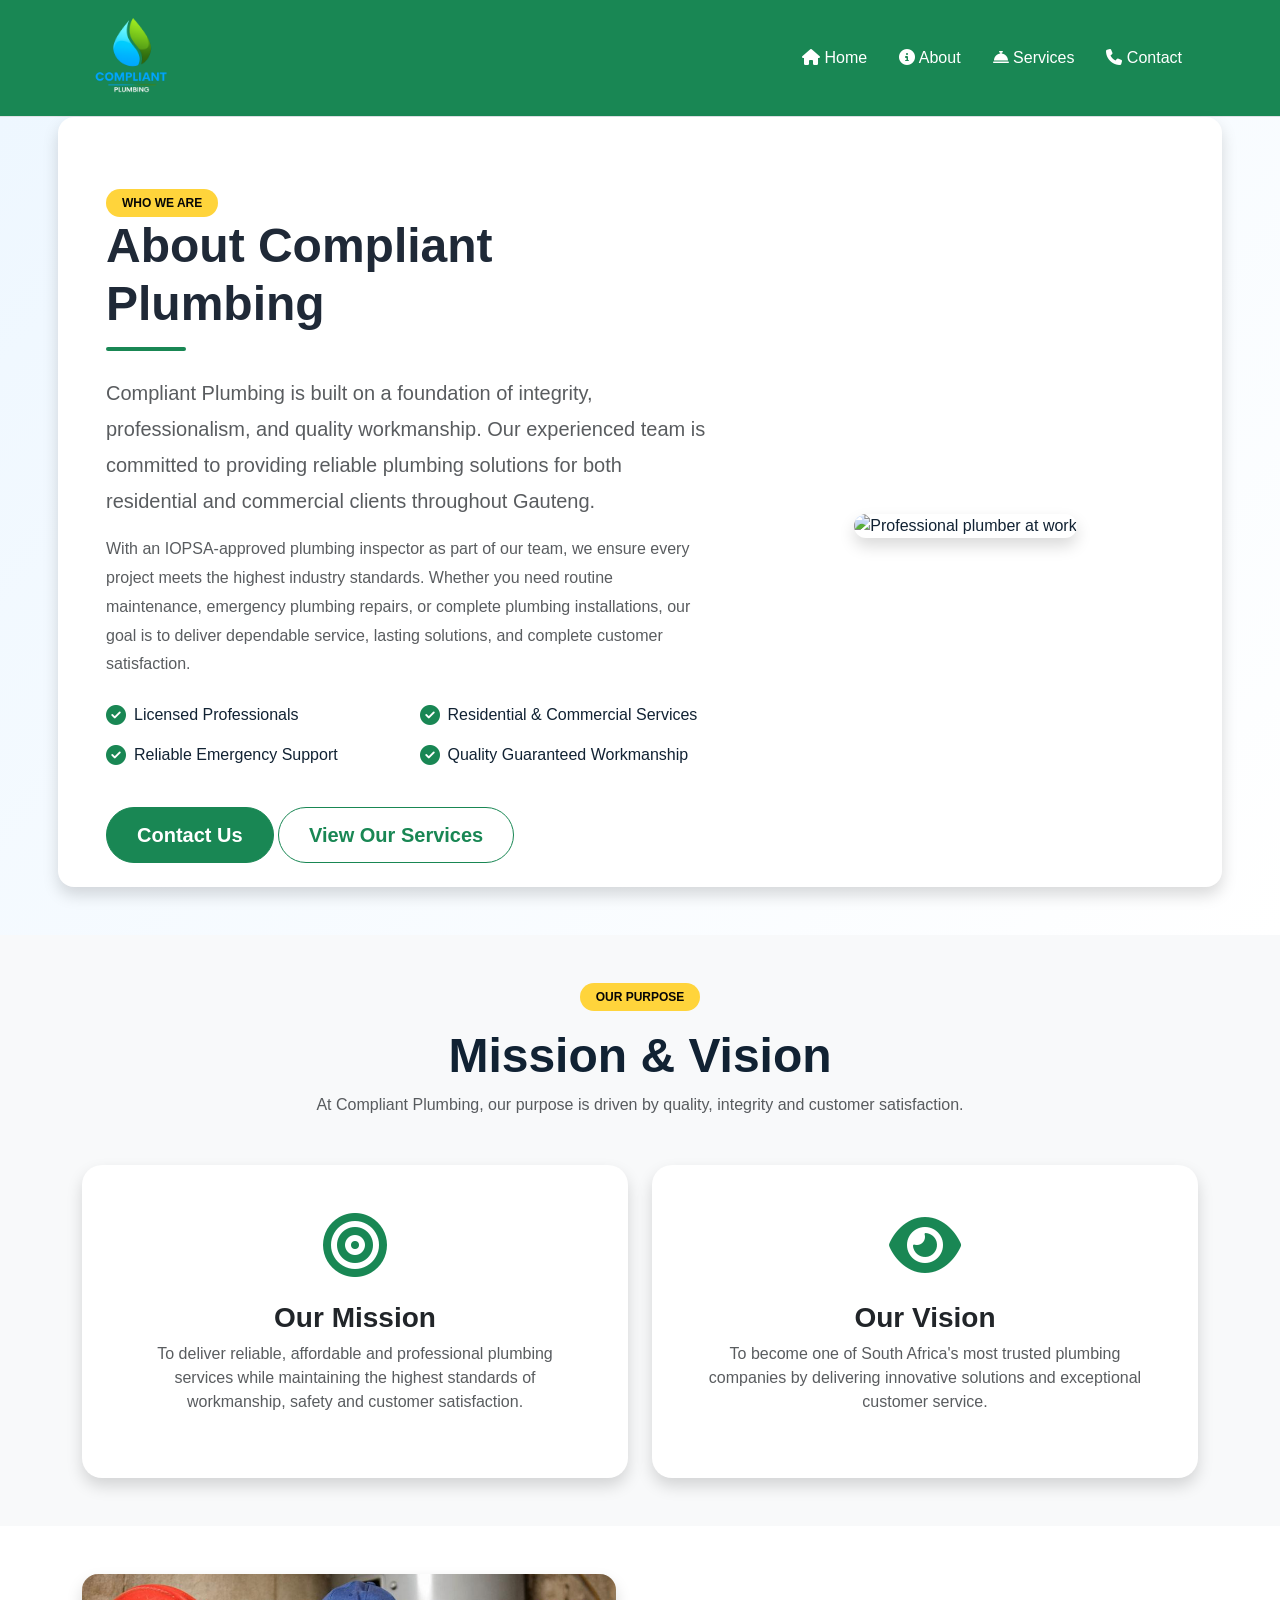
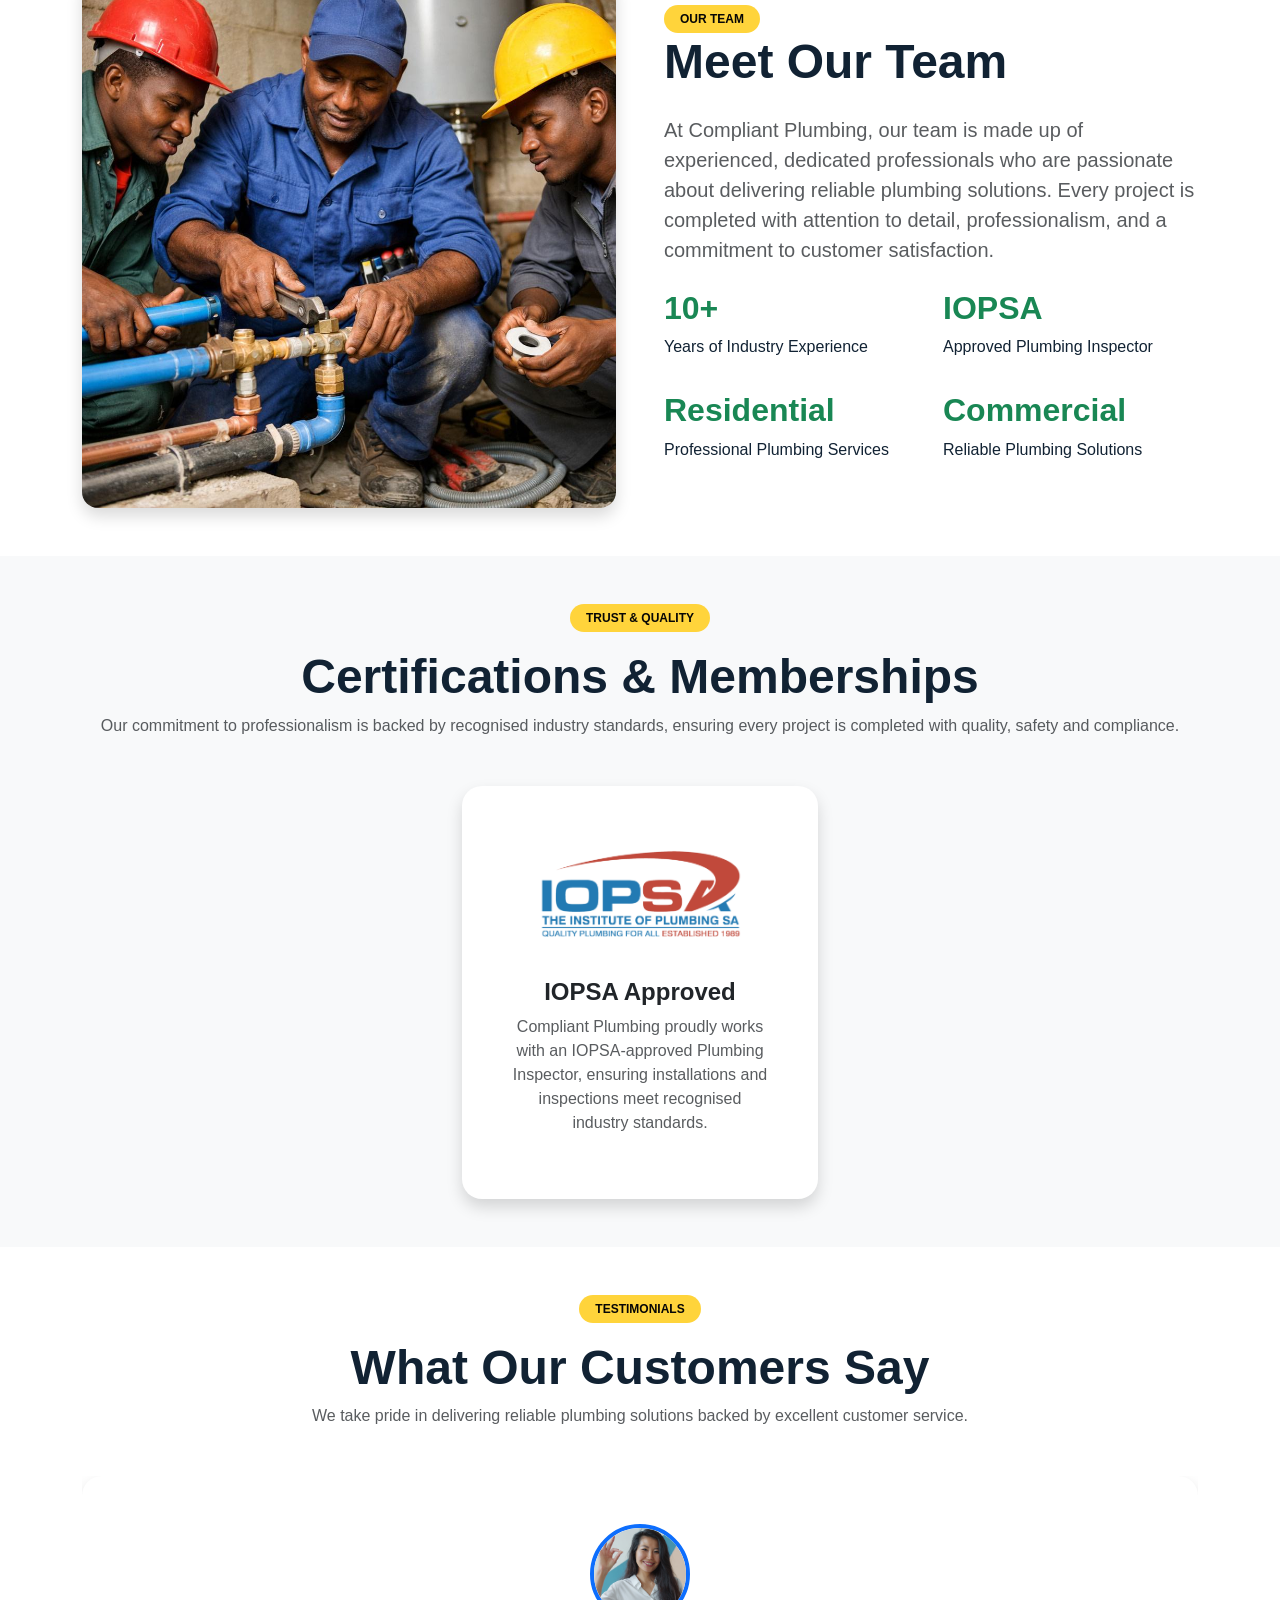
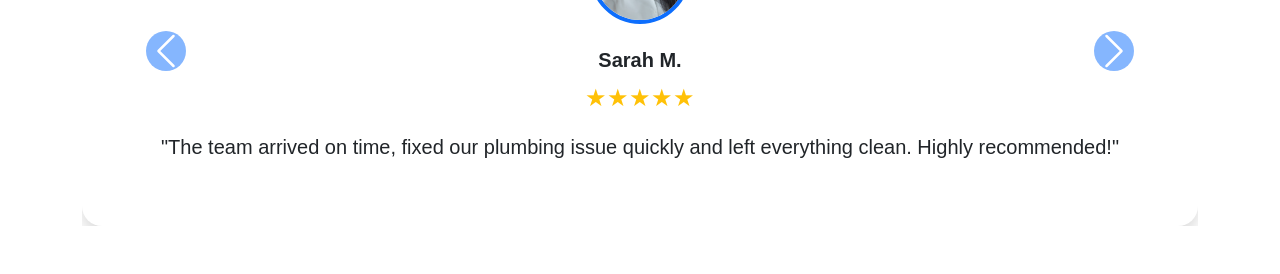
==== commit 44896090: "Fix navbar home icon" ====
--- a/about.html
+++ b/about.html
@@ -10,52 +10,45 @@
     </head>
   <body>
      <!-- Asisipho Mjoli --> 
- <!--Navbar-->
-
-    <!-- Navbar -->
-
-<header>
-
-    <div class="px-3 py-2 text-bg-success border-bottom">
-
-        <div class="container">
-
-            <div class="d-flex flex-wrap align-items-center justify-content-center justify-content-lg-start">
-
-                <!-- Logo -->
-
-               
-                <!-- Navigation Links -->
-                <ul class="nav col-12 col-lg-auto my-2 justify-content-center my-md-0 text-small">
-                    <li>
-                        <a href="index.html" class="nav-link text-white">
+
+     <!-- Navbar -->
+
+<header> 
+        <div class="px-3 py-2 text-bg-success border-bottom"> 
+            <div class="container"> 
+                <div class="d-flex flex-wrap align-items-center justify-content-center justify-content-lg-start"> 
+                    <a href="/" class="d-flex align-items-center my-2 my-lg-0 me-lg-auto text-white text-decoration-none"> 
+                       <img src="Images/Logo 4.png" class="logo" alt="Compliant Plumbing Logo">   
+                    </a> 
+                    <ul class="nav col-12 col-lg-auto my-2 justify-content-center my-md-0 text-small"> 
+                        <li>
+                            <a href="index.html" class="nav-link text-white"> 
                             <i class="fa-solid fa-house"></i>
                             Home
-                        </a>
-                    </li>
-                    <li>
-                        <a href="about.html" class="nav-link text-white">
-                            <i class="fa-solid fa-circle-info"></i>
-                            About
-                        </a>
-                    </li>
-                    <li>
-                        <a href="service.html" class="nav-link text-white">
-                            <i class="fa-solid fa-bell-concierge"></i>
-                            Services
-                        </a>
-                    </li>
-                    <li>
-                        <a href="contact.html" class="nav-link text-white">
-
-                            <i class="fa-solid fa-phone"></i>
-                            Contact
-                        </a>
-                    </li>
-                </ul>
-            </div>
-        </div>
-    </div>
+                    </a> 
+                </li> 
+                <li> 
+                    <a href="about.html" class="nav-link text-white"> 
+                        <i class="fa-solid fa-circle-info"></i>
+                       About
+                    </a> 
+                </li> 
+                <li> 
+                    <a href="service.html" class="nav-link text-white"> 
+                        <i class="fa-solid fa-bell-concierge"></i>
+                       Services
+                    </a> 
+                </li> 
+                <li> 
+                    <a href="contact.html" class="nav-link text-white"> 
+                        <i class="fa-solid fa-phone"></i>
+                        Contact
+                    </a> 
+                </li> 
+            </ul> 
+        </div> 
+    </div> 
+</div> 
 </header>
 
      <!-- About Us Section -->
@@ -63,7 +56,6 @@
     <div class="container">
 
         <div class="row align-items-center g-5 about-card shadow rounded-4 p-4">
-            <!-- About Content -->
             <div class="col-lg-7">
                 <span class="badge bg-success px-3 py-2">
                     WHO WE ARE
@@ -87,7 +79,6 @@
                     and complete customer satisfaction.
                 </p>
 
-                <!-- Features -->
                 <div class="row mt-4">
                     <div class="col-md-6 mb-3">
                         <div class="d-flex align-items-center">
@@ -118,7 +109,6 @@
                     </div>
                 </div>
 
-                <!-- Buttons -->
                 <div class="mt-4">
                     <a href="contact.html" class="btn btn-success btn-lg">
                         Contact Us
@@ -191,7 +181,7 @@
         </div>
     </div>
 </section>
-<!-- ================= Meet Our Team ================= -->
+<!-- Meet Our Team -->
 
 <section class="team-section py-5">
     <div class="container">
@@ -294,122 +284,92 @@
 <!-- ================= Customer Testimonials ================= -->
 
 <section class="testimonial-section py-5">
-
-    <div class="container">
-
+    <div class="container">
         <div class="text-center mb-5">
-
             <span class="badge bg-success px-3 py-2">
                 TESTIMONIALS
             </span>
-
             <h2 class="display-5 fw-bold mt-3">
                 What Our Customers Say
             </h2>
-
             <p class="text-muted">
                 We take pride in delivering reliable plumbing solutions
                 backed by excellent customer service.
             </p>
-
-        </div>
-
+        </div>
         <div id="testimonialCarousel"
              class="carousel slide"
              data-bs-ride="carousel">
-
-            <div class="carousel-inner">
+        <div class="carousel-inner">
 
                 <!-- Testimonial 1 -->
 
                 <div class="carousel-item active">
-
                     <div class="card border-0 shadow text-center p-5">
-
                         <img src="Images/customer1.jpg"
                              class="rounded-circle mx-auto mb-4"
                              width="100"
                              height="100"
                              alt="Customer">
-
                         <h5 class="fw-bold">
                             Sarah M.
                         </h5>
-
                         <p class="text-warning fs-4">
                             ★★★★★
                         </p>
-
                         <p class="lead">
                             "The team arrived on time, fixed our plumbing
                             issue quickly and left everything clean.
                             Highly recommended!"
                         </p>
-
-                    </div>
-
+                    </div>
                 </div>
 
                 <!-- Testimonial 2 -->
 
                 <div class="carousel-item">
-
                     <div class="card border-0 shadow text-center p-5">
-
                         <img src="Images/customer2.jpg"
                              class="rounded-circle mx-auto mb-4"
                              width="100"
                              height="100"
                              alt="Customer">
-
                         <h5 class="fw-bold">
                             Michael D.
                         </h5>
-
                         <p class="text-warning fs-4">
                             ★★★★★
                         </p>
-
                         <p class="lead">
                             "Professional workmanship and excellent
                             communication from start to finish.
                             I would definitely use them again."
                         </p>
-
-                    </div>
-
+                    </div>
                 </div>
 
                 <!-- Testimonial 3 -->
 
                 <div class="carousel-item">
-
                     <div class="card border-0 shadow text-center p-5">
-
                         <img src="Images/customer3.jpg"
                              class="rounded-circle mx-auto mb-4"
                              width="100"
                              height="100"
                              alt="Customer">
-
                         <h5 class="fw-bold">
                             Amanda K.
                         </h5>
-
                         <p class="text-warning fs-4">
                             ★★★★★
                         </p>
-
                         <p class="lead">
                             "Excellent customer service and quality
                             plumbing solutions. The entire process
                             was smooth and stress-free."
                         </p>
-
-                    </div>
-
-                </div>
-
+                    </div>
+                </div>
             </div>
 
             <!-- Previous -->
@@ -420,7 +380,6 @@
                     data-bs-slide="prev">
 
                 <span class="carousel-control-prev-icon"></span>
-
             </button>
 
             <!-- Next -->
@@ -429,15 +388,10 @@
                     type="button"
                     data-bs-target="#testimonialCarousel"
                     data-bs-slide="next">
-
                 <span class="carousel-control-next-icon"></span>
-
             </button>
-
-        </div>
-
-    </div>
-
+        </div>
+    </div>
 </section>
 
     <script src="https://cdn.jsdelivr.net/npm/bootstrap@5.3.8/dist/js/bootstrap.bundle.min.js" integrity="sha384-FKyoEForCGlyvwx9Hj09JcYn3nv7wiPVlz7YYwJrWVcXK/BmnVDxM+D2scQbITxI" crossorigin="anonymous"></script>
--- a/style.css
+++ b/style.css
@@ -105,57 +105,8 @@
   padding: 0.55rem 0.85rem;
   border-radius: 999px;
 }
-<<<<<<< HEAD
-<<<<<<< HEAD
->>>>>>> d8fa6892da85471199f5ba8ded183d0a11665a7a
-
-.hero-section{
-    position:relative;
-    min-height:100vh;
-    overflow:hidden;
-    /* Background image */
-    background-image:
-        linear-gradient(rgba(0,0,0,.60), rgba(0,0,0,.60)),
-        url("Images/hero-bg.jpg");
-    background-size:cover;
-    background-position:center;
-    background-repeat:no-repeat;
-}
-
-/* Blue abstract overlay */
-.hero-section::before{
-    content:"";
-    position:absolute;
-    inset:0;
-    background-image:url("Images/abstract-overlay.jpg");
-    background-size:cover;
-    background-position:center;
-    opacity:.35;
-    mix-blend-mode:screen;
-}
-
-/* Content above overlay */
-
-.hero-section .container{
-    position:relative;
-    z-index:2;
-}
-.hero-worker{
-    max-height:500px;
-    object-fit:contain;
-    animation:float 4s ease-in-out infinite;
-}
-@keyframes float{
-    0%{
-        transform:translateY(0);
-    }
-    50%{
-        transform:translateY(-10px);
-    }
-    100%{
-        transform:translateY(0);
-    }
-=======
+
+
 
 /*Contact Page*/
 
@@ -186,8 +137,6 @@
   height: 300px;
 }
 
-}
-
 .map-container iframe {
   width: 100%;
   height: 100%;
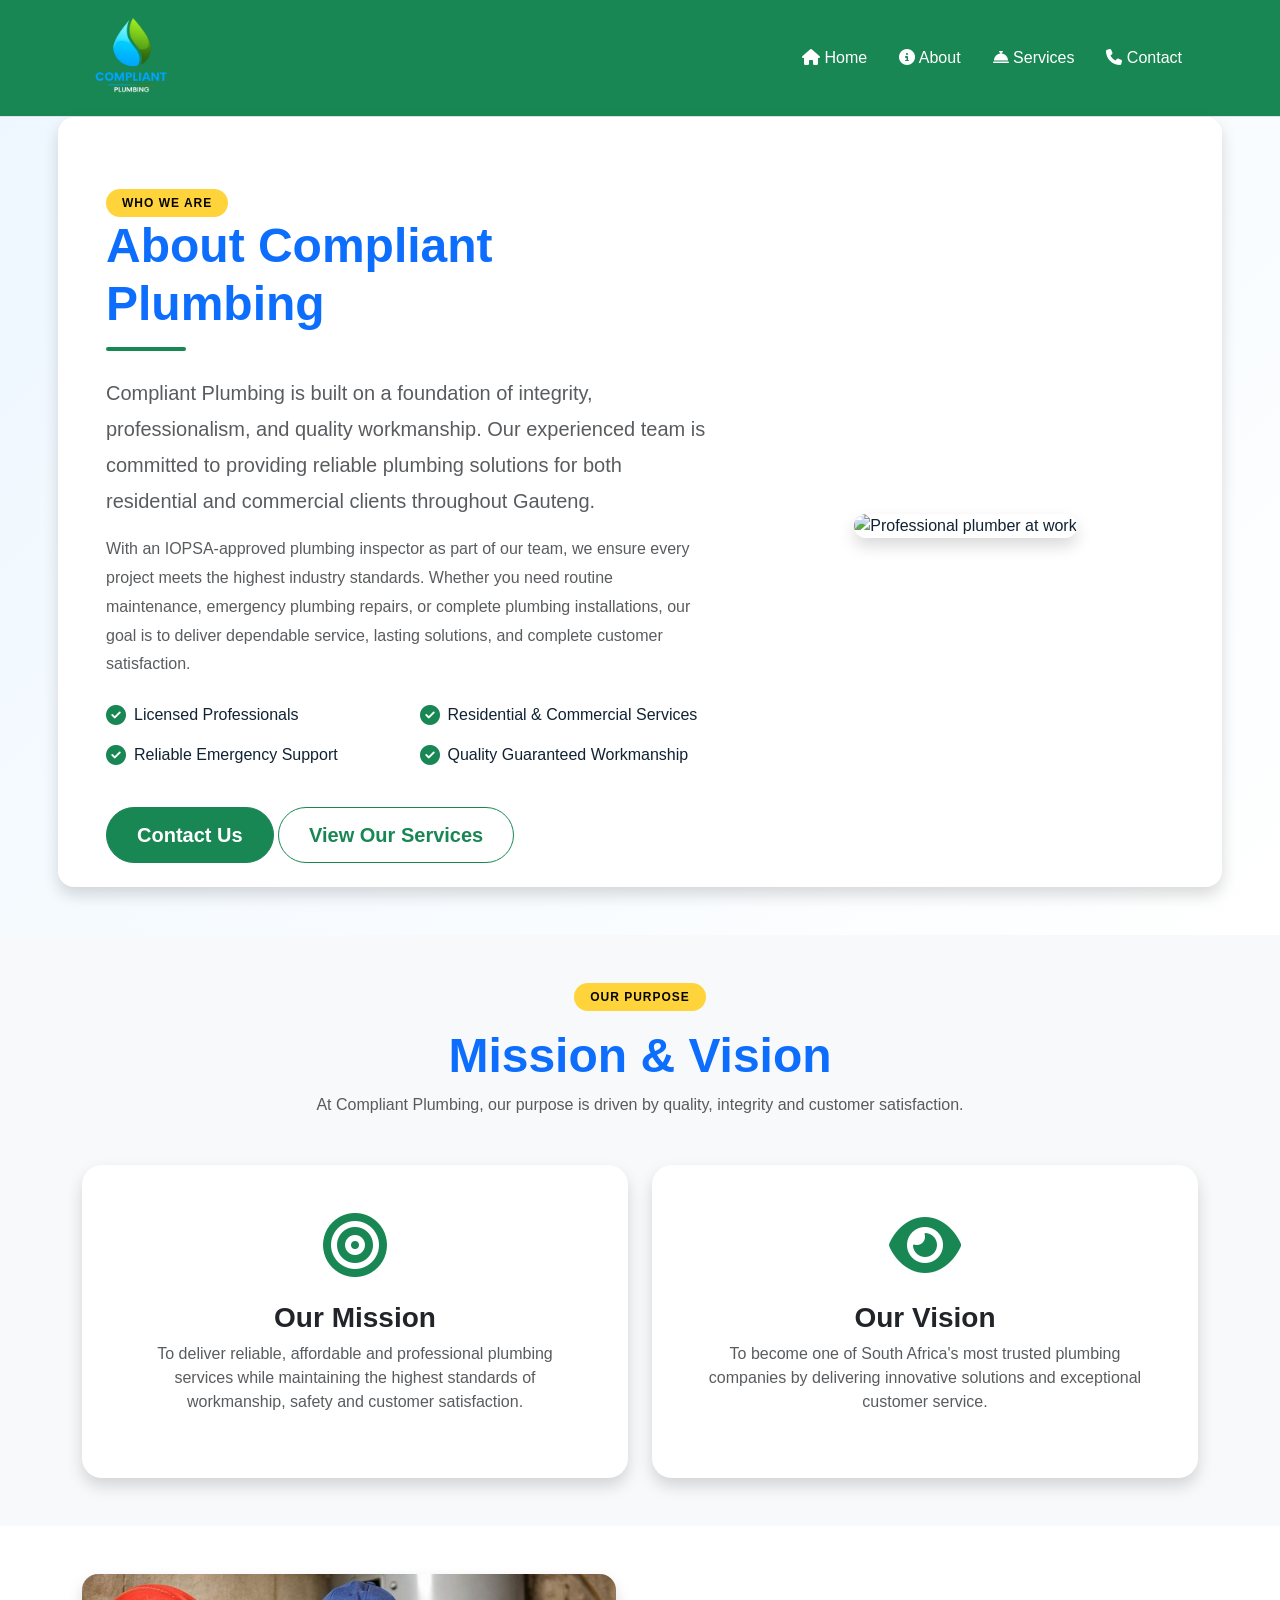
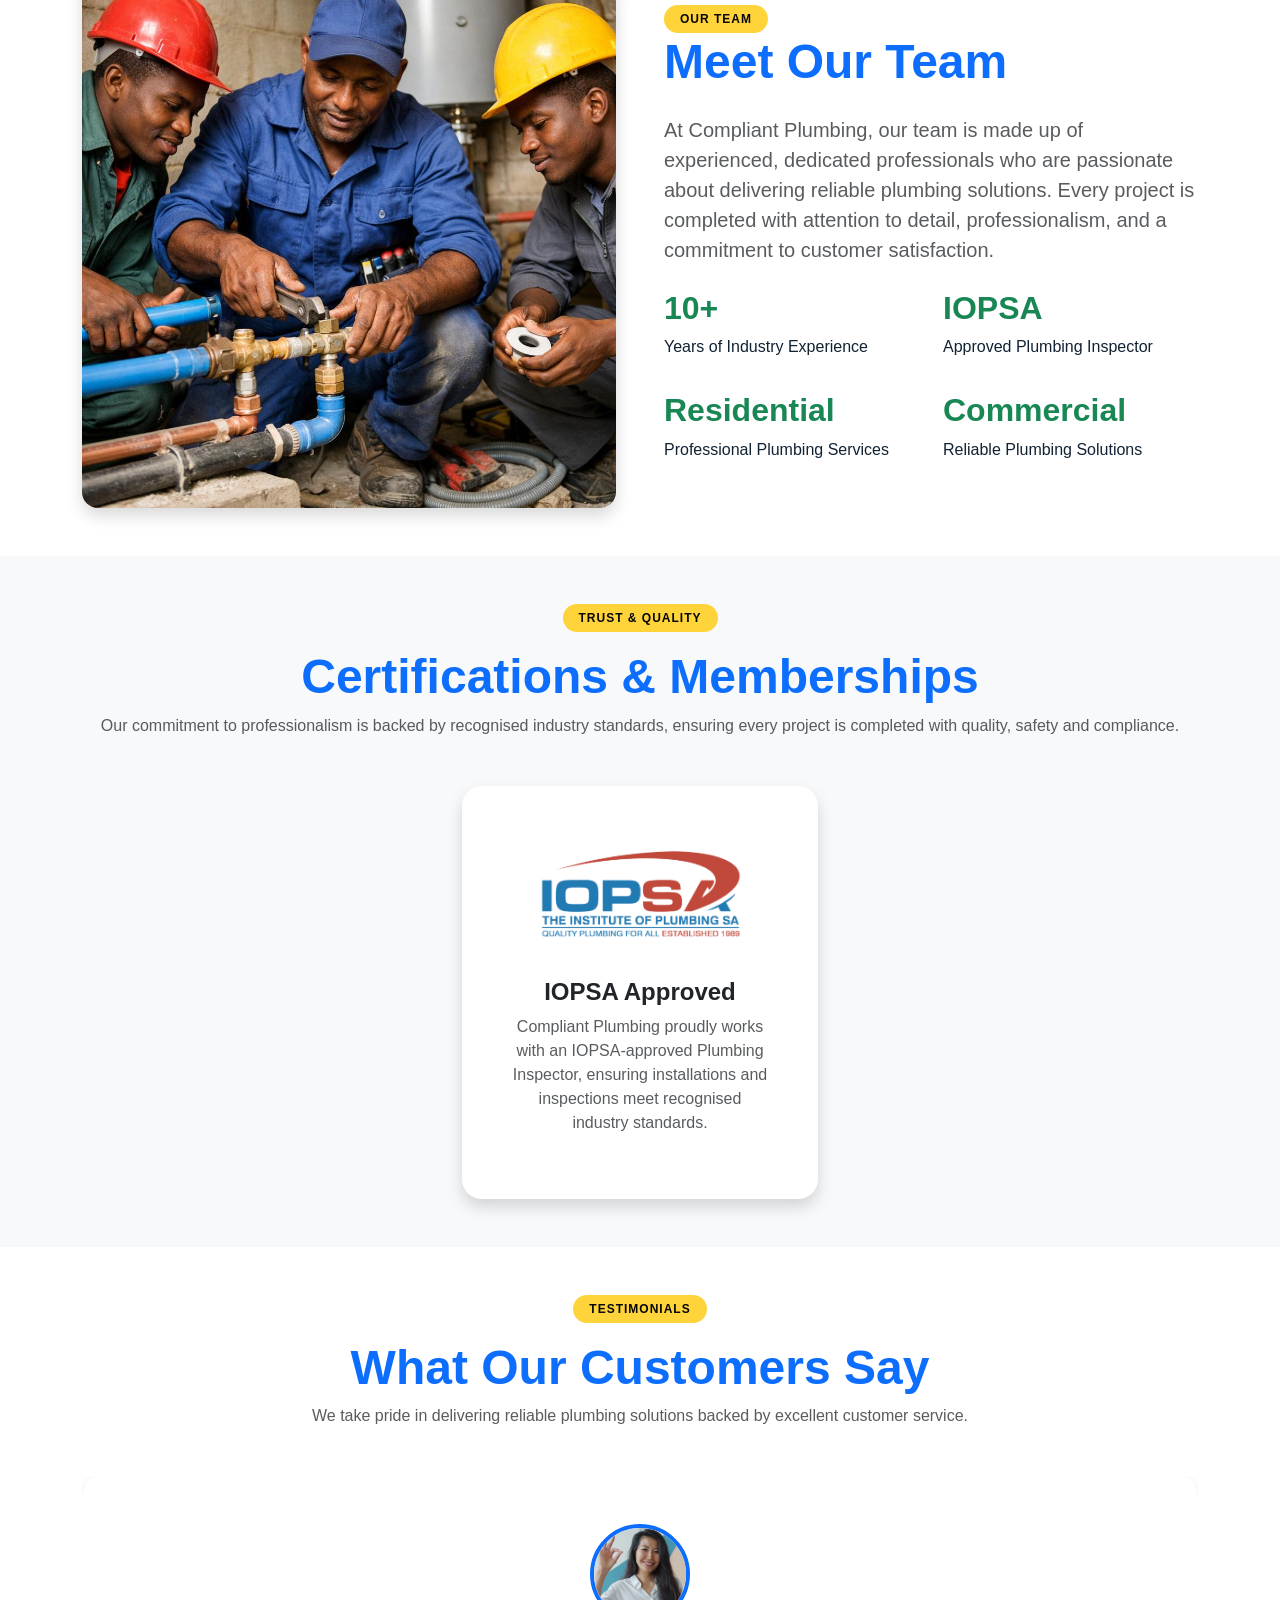
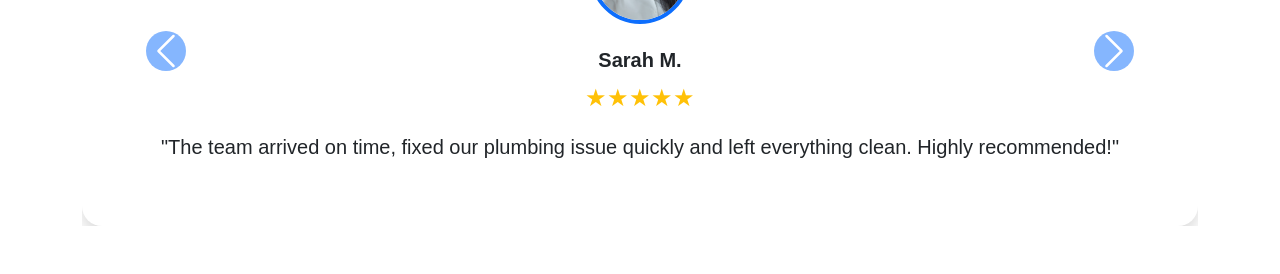
==== commit c585f43a: "Improve About page styling and layout" ====
--- a/about.html
+++ b/about.html
@@ -3,7 +3,7 @@
   <head>
     <meta charset="utf-8">
     <meta name="viewport" content="width=device-width, initial-scale=1">
-    <title>Bootstrap demo</title>
+    <title>Compliant Plumbing</title>
     <link href="https://cdn.jsdelivr.net/npm/bootstrap@5.3.8/dist/css/bootstrap.min.css" rel="stylesheet" integrity="sha384-sRIl4kxILFvY47J16cr9ZwB07vP4J8+LH7qKQnuqkuIAvNWLzeN8tE5YBujZqJLB" crossorigin="anonymous">
     <link rel="stylesheet" href="https://cdnjs.cloudflare.com/ajax/libs/font-awesome/6.7.2/css/all.min.css">
     <link rel="stylesheet" href="style.css">
@@ -240,12 +240,12 @@
     </div>
 </section>
 
-<!-- ================= Certifications & Memberships ================= -->
+<!--Certifications & Memberships -->
 
 <section class="certifications-section py-5">
     <div class="container">
         <div class="text-center mb-5">
-            <span class="badge bg-primary px-3 py-2">
+            <span class="badge bg-success px-3 py-2">
                 TRUST & QUALITY
             </span>
             <h2 class="display-5 fw-bold mt-3">
--- a/style.css
+++ b/style.css
@@ -8,7 +8,7 @@
 
 body {
   font-family: Arial, sans-serif;
-  background-color: #b6b8bb;
+  background-color: white;
   color: #123;
 }
 
@@ -147,12 +147,14 @@
 /* ================= About Section ================= */
 
 .about-section{
-    background:#f8f9fa;
+    background: linear-gradient(135deg, #cfe8ff, #ffffff);
+    padding:80px 0;
 }
 
 .about-card{
-    background:#fff;
-    transition:0.3s ease;
+    background:white;
+    padding:40px;
+    border-radius:20px;
 }
 
 .about-card:hover{
@@ -337,5 +339,73 @@
     font-weight:600;
 }
 
-
-
+/* Home Page */
+
+.home-hero {
+    min-height: 500px;
+  background:
+    
+    url('Images/darker-overlay.png') center/cover no-repeat;
+}
+
+/* ABOUT PAGE STYLING */
+
+/* Page Background */
+body{
+    background: linear-gradient(180deg, #eef7ff 0%, #ffffff 100%);
+}
+
+/* Give every section breathing room */
+.about-section,
+.mission-section,
+.team-section,
+.certifications-section,
+.testimonial-section{
+    padding: 80px 0;
+}
+
+/* Main cards */
+.about-card,
+.mission-card,
+.certification-card,
+.testimonial-section .card{
+    background: #ffffff;
+    border-radius: 20px;
+    box-shadow: 0 10px 30px rgba(0,0,0,.08);
+    transition: all .3s ease;
+}
+
+/* Hover effect */
+.about-card:hover,
+.mission-card:hover,
+.certification-card:hover,
+.testimonial-section .card:hover{
+    transform: translateY(-6px);
+    box-shadow: 0 18px 40px rgba(0,0,0,.12);
+}
+
+/* Team image */
+.team-section img{
+    border-radius:20px;
+    transition:.3s;
+}
+
+.team-section img:hover{
+    transform:scale(1.02);
+}
+
+/* Badge styling */
+.badge{
+    letter-spacing:1px;
+    font-weight:600;
+}
+
+/* Section headings */
+h2.display-5{
+    color:#0d6efd;
+}
+
+/* Buttons */
+.btn{
+    border-radius:50px;
+}
